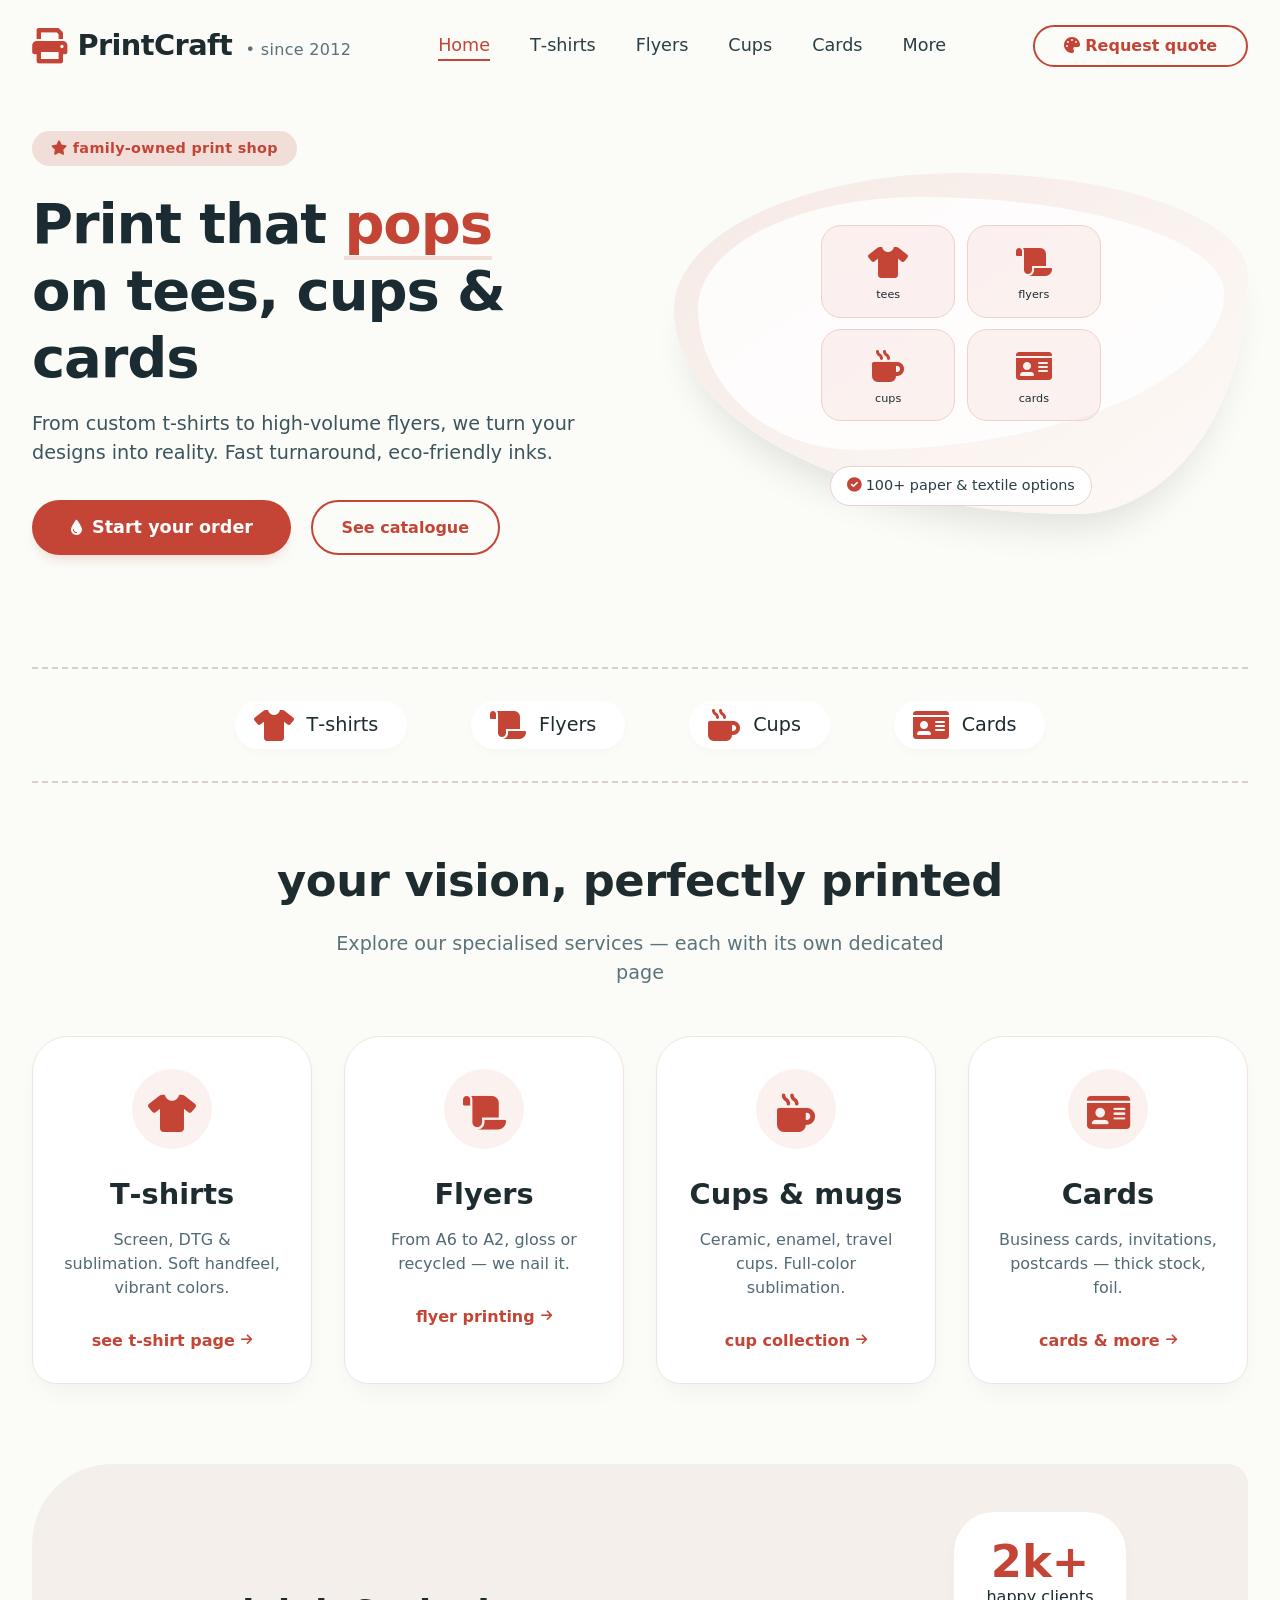
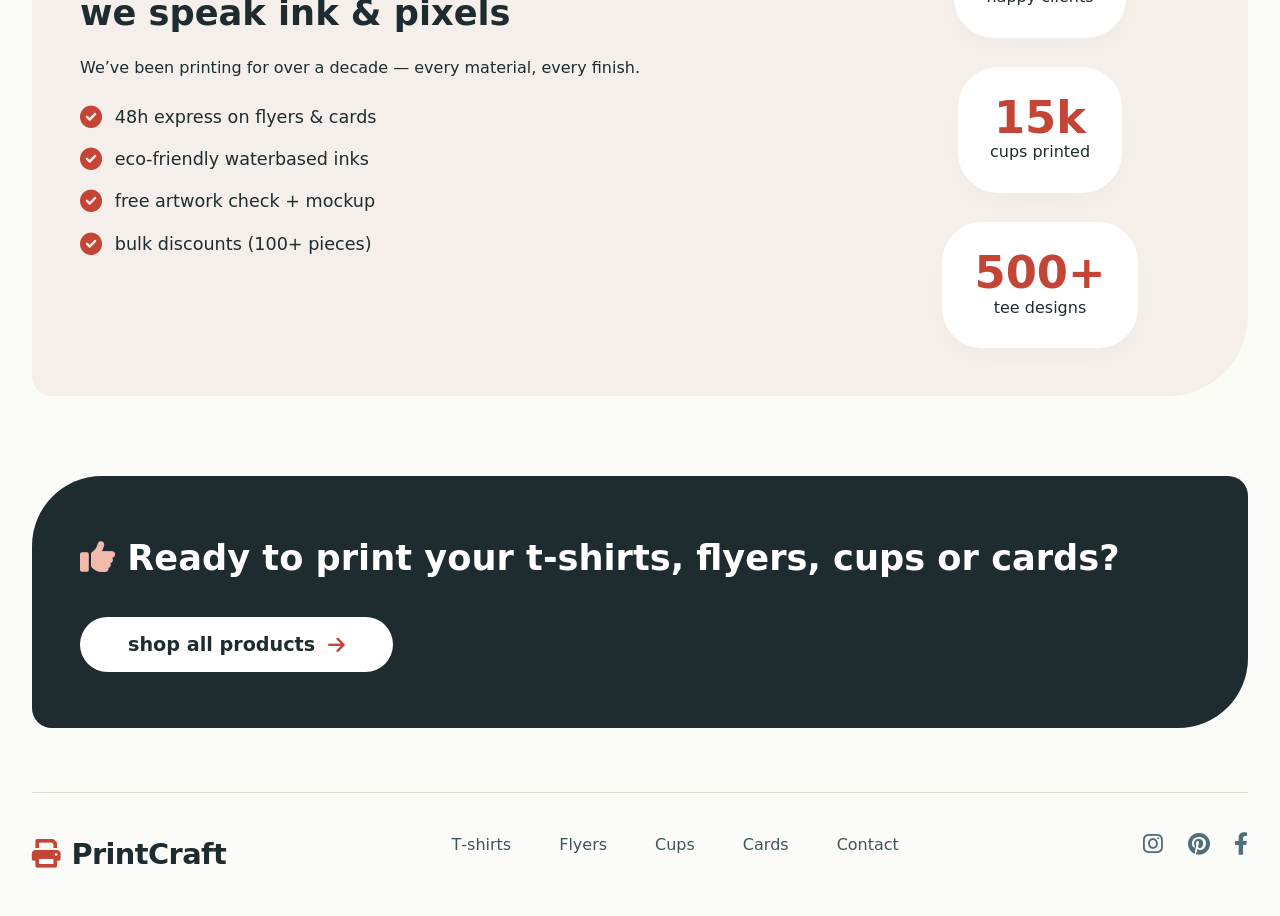
==== index.html @ c1d84511 "first commit" ====
<!DOCTYPE html>
<html lang="en">
<head>
  <meta charset="UTF-8">
  <meta name="viewport" content="width=device-width, initial-scale=1.0">
  <title>PrintCraft · instant printing</title>
  <!-- Font Awesome 6 (free) for icons -->
   <link rel="stylesheet" href="style.css">
  <link rel="stylesheet" href="https://cdnjs.cloudflare.com/ajax/libs/font-awesome/6.0.0-beta3/css/all.min.css">

</head>
<body>
  <div class="container">
    <!-- header -->
    <nav class="navbar">
      <div class="logo">
        <i class="fas fa-print"></i>
        <span>PrintCraft <small>• since 2012</small></span>
      </div>
      <ul class="nav-links">
        <li><a href="#" class="active">Home</a></li>
        <li><a href="#">T‑shirts</a></li>
        <li><a href="#">Flyers</a></li>
        <li><a href="#">Cups</a></li>
        <li><a href="#">Cards</a></li>
        <li><a href="#">More</a></li>
      </ul>
      <button class="btn-outline"><i class="fas fa-palette"></i> Request quote</button>
    </nav>

    <!-- hero section -->
    <div class="hero">
      <div class="hero-content">
        <span class="badge"><i class="fas fa-star"></i> family-owned print shop</span>
        <h1>Print that <i>pops</i> <br>on tees, cups & cards</h1>
        <p>From custom t‑shirts to high‑volume flyers, we turn your designs into reality. Fast turnaround, eco‑friendly inks.</p>
        <div class="hero-cta">
          <a href="#" class="btn-primary"><i class="fas fa-droplet"></i> Start your order</a>
          <button class="btn-outline">See catalogue</button>
        </div>
      </div>
      <div class="hero-image">
        <div class="print-mock">
          <div class="mock-grid">
            <div class="mock-item"><i class="fas fa-tshirt"></i><span>tees</span></div>
            <div class="mock-item"><i class="fas fa-scroll"></i><span>flyers</span></div>
            <div class="mock-item"><i class="fas fa-mug-hot"></i><span>cups</span></div>
            <div class="mock-item"><i class="fas fa-id-card"></i><span>cards</span></div>
          </div>
        </div>
        <div class="image-note">
          <i class="fas fa-check-circle" style="color:#c44536;"></i> 100+ paper & textile options
        </div>
      </div>
    </div>

    <!-- specialty tags -->
    <div class="specialties">
      <div class="specialty-item"><i class="fas fa-tshirt"></i> T‑shirts</div>
      <div class="specialty-item"><i class="fas fa-scroll"></i> Flyers</div>
      <div class="specialty-item"><i class="fas fa-mug-hot"></i> Cups</div>
      <div class="specialty-item"><i class="fas fa-id-card"></i> Cards</div>
    </div>

    <!-- services grid – preview of dedicated pages -->
    <div class="section-header">
      <h2>your vision, perfectly printed</h2>
      <p>Explore our specialised services — each with its own dedicated page</p>
    </div>

    <div class="services-grid">
      <!-- T-SHIRTS card -->
      <div class="service-card">
        <div class="service-icon"><i class="fas fa-tshirt"></i></div>
        <h3>T‑shirts</h3>
        <p>Screen, DTG & sublimation. Soft handfeel, vibrant colors.</p>
        <a href="#" class="card-link">see t‑shirt page <i class="fas fa-arrow-right"></i></a>
      </div>
      <!-- FLYERS card -->
      <div class="service-card">
        <div class="service-icon"><i class="fas fa-scroll"></i></div>
        <h3>Flyers</h3>
        <p>From A6 to A2, gloss or recycled — we nail it.</p>
        <a href="#" class="card-link">flyer printing <i class="fas fa-arrow-right"></i></a>
      </div>
      <!-- CUPS card -->
      <div class="service-card">
        <div class="service-icon"><i class="fas fa-mug-hot"></i></div>
        <h3>Cups & mugs</h3>
        <p>Ceramic, enamel, travel cups. Full‑color sublimation.</p>
        <a href="#" class="card-link">cup collection <i class="fas fa-arrow-right"></i></a>
      </div>
      <!-- CARDS card -->
      <div class="service-card">
        <div class="service-icon"><i class="fas fa-id-card"></i></div>
        <h3>Cards</h3>
        <p>Business cards, invitations, postcards — thick stock, foil.</p>
        <a href="#" class="card-link">cards & more <i class="fas fa-arrow-right"></i></a>
      </div>
    </div>

    <!-- feature / why us -->
    <div class="feature-row">
      <div class="feature-text">
        <h3>we speak ink & pixels</h3>
        <p>We’ve been printing for over a decade — every material, every finish.</p>
        <ul>
          <li><i class="fas fa-check-circle"></i> 48h express on flyers & cards</li>
          <li><i class="fas fa-check-circle"></i> eco‑friendly waterbased inks</li>
          <li><i class="fas fa-check-circle"></i> free artwork check + mockup</li>
          <li><i class="fas fa-check-circle"></i> bulk discounts (100+ pieces)</li>
        </ul>
      </div>
      <div class="feature-stats">
        <div class="stat">
          <div class="number">2k+</div>
          <div>happy clients</div>
        </div>
        <div class="stat">
          <div class="number">15k</div>
          <div>cups printed</div>
        </div>
        <div class="stat">
          <div class="number">500+</div>
          <div>tee designs</div>
        </div>
      </div>
    </div>

    <!-- strong call to action (dedicated pages link) -->
    <div class="cta-banner">
      <h2><i class="fas fa-thumbs-up"></i> Ready to print your t‑shirts, flyers, cups or cards?</h2>
      <button class="cta-button">shop all products <i class="fas fa-arrow-right"></i></button>
    </div>

    <!-- footer with dedicated page links -->
    <footer class="footer">
      <div class="logo">
        <i class="fas fa-print"></i>
        <span>PrintCraft</span>
      </div>
      <div class="footer-links">
        <a href="#">T‑shirts</a>
        <a href="#">Flyers</a>
        <a href="#">Cups</a>
        <a href="#">Cards</a>
        <a href="#">Contact</a>
      </div>
      <div class="social">
        <i class="fab fa-instagram"></i>
        <i class="fab fa-pinterest"></i>
        <i class="fab fa-facebook-f"></i>
      </div>
    </footer>
  </div> <!-- container end -->
  <!-- small note: all "dedicated pages" placeholders lead to # but show the concept -->
</body>
</html>
---- style.css ----
* {
      margin: 0;
      padding: 0;
      box-sizing: border-box;
      font-family: 'Inter', system-ui, -apple-system, BlinkMacSystemFont, 'Segoe UI', Roboto, sans-serif;
    }

    body {
      background-color: #fbfcf8;
      color: #1e2b2f;
      line-height: 1.5;
    }

    /* smooth scroll & container */
    html {
      scroll-behavior: smooth;
    }

    .container {
      max-width: 1280px;
      margin: 0 auto;
      padding: 0 2rem;
    }

    /* header / navigation */
    .navbar {
      display: flex;
      align-items: center;
      justify-content: space-between;
      padding: 1.5rem 0;
      flex-wrap: wrap;
      gap: 1.5rem;
    }

    .logo {
      display: flex;
      align-items: center;
      gap: 0.65rem;
    }

    .logo i {
      font-size: 2.2rem;
      color: #c44536;     /* terracotta accent */
    }

    .logo span {
      font-weight: 700;
      font-size: 1.8rem;
      letter-spacing: -0.02em;
      color: #1e2b2f;
    }

    .logo span small {
      font-weight: 400;
      font-size: 1rem;
      color: #5b6f7a;
      letter-spacing: 0.02em;
      margin-left: 0.25rem;
    }

    .nav-links {
      display: flex;
      gap: 2.5rem;
      list-style: none;
    }

    .nav-links a {
      text-decoration: none;
      font-weight: 500;
      color: #2a3e45;
      font-size: 1.1rem;
      transition: color 0.2s;
      border-bottom: 2px solid transparent;
      padding-bottom: 4px;
    }

    .nav-links a:hover,
    .nav-links a.active {
      color: #c44536;
      border-bottom-color: #c44536;
    }

    .btn-outline {
      border: 2px solid #c44536;
      background: transparent;
      padding: 0.6rem 1.8rem;
      border-radius: 40px;
      font-weight: 600;
      font-size: 1rem;
      color: #c44536;
      cursor: pointer;
      transition: 0.2s;
    }

    .btn-outline:hover {
      background: #c44536;
      color: white;
    }

    /* hero */
    .hero {
      display: flex;
      align-items: center;
      justify-content: space-between;
      gap: 3rem;
      padding: 2.5rem 0 4rem 0;
      flex-wrap: wrap;
    }

    .hero-content {
      flex: 1 1 380px;
    }

    .hero-content .badge {
      background: #f1ded9;
      color: #c44536;
      font-weight: 600;
      font-size: 0.9rem;
      padding: 0.4rem 1.2rem;
      border-radius: 30px;
      display: inline-block;
      margin-bottom: 1.5rem;
      letter-spacing: 0.3px;
    }

    .hero-content h1 {
      font-size: 3.5rem;
      font-weight: 800;
      line-height: 1.2;
      letter-spacing: -0.02em;
      color: #1a2c32;
      margin-bottom: 1.2rem;
    }

    .hero-content h1 i {
      color: #c44536;
      font-style: normal;
      border-bottom: 4px solid #f1ded9;
    }

    .hero-content p {
      font-size: 1.2rem;
      color: #3c545c;
      max-width: 550px;
      margin-bottom: 2rem;
    }

    .hero-cta {
      display: flex;
      gap: 1.2rem;
      flex-wrap: wrap;
    }

    .btn-primary {
      background: #c44536;
      border: none;
      color: white;
      font-weight: 600;
      padding: 0.9rem 2.4rem;
      border-radius: 40px;
      font-size: 1.1rem;
      display: inline-flex;
      align-items: center;
      gap: 0.6rem;
      cursor: pointer;
      transition: background 0.2s, transform 0.1s;
      box-shadow: 0 8px 14px -6px rgba(196, 69, 54, 0.25);
      text-decoration: none;
    }

    .btn-primary i {
      font-size: 1rem;
    }

    .btn-primary:hover {
      background: #a73527;
    }

    .hero-image {
      flex: 1 1 360px;
      background: linear-gradient(145deg, #f5e9e5, #fefaf7);
      border-radius: 50% 50% 30% 70% / 40% 30% 70% 60%;
      padding: 1.5rem 1.5rem 0 1.5rem;
      box-shadow: 0 30px 35px -15px rgba(0,0,0,0.1);
      text-align: center;
    }

    .hero-image img {
      max-width: 100%;
      height: auto;
      display: block;
      filter: drop-shadow(0 8px 14px rgba(0,0,0,0.05));
    }

    .hero-image .image-note {
      background: white;
      padding: 0.5rem 1rem;
      border-radius: 50px;
      display: inline-block;
      margin: 1rem 0 0.5rem;
      font-weight: 500;
      font-size: 0.9rem;
      color: #2a3e45;
      border: 1px solid #e6d3cd;
    }

    /* featured specialties (icons) */
    .specialties {
      display: flex;
      flex-wrap: wrap;
      justify-content: center;
      gap: 2.5rem 4rem;
      margin: 3rem 0 2rem;
      padding: 2rem 0;
      border-top: 2px dashed #d9cfc9;
      border-bottom: 2px dashed #d9cfc9;
    }

    .specialty-item {
      display: flex;
      align-items: center;
      gap: 0.8rem;
      font-size: 1.2rem;
      font-weight: 500;
      background: white;
      padding: 0.5rem 1.8rem 0.5rem 1.2rem;
      border-radius: 60px;
      box-shadow: 0 4px 8px rgba(0,0,0,0.02);
    }

    .specialty-item i {
      font-size: 2rem;
      color: #c44536;
    }

    /* services grid (dedicated pages teaser) */
    .section-header {
      text-align: center;
      margin: 4rem 0 2.5rem;
    }

    .section-header h2 {
      font-size: 2.8rem;
      font-weight: 700;
      color: #1e2b2f;
      letter-spacing: -0.01em;
    }

    .section-header p {
      font-size: 1.2rem;
      color: #5d737c;
      max-width: 650px;
      margin: 1rem auto 0;
    }

    .services-grid {
      display: grid;
      grid-template-columns: repeat(auto-fit, minmax(230px, 1fr));
      gap: 2rem;
      margin: 3rem 0 4rem;
    }

    .service-card {
      background: white;
      border-radius: 36px 36px 24px 24px;
      padding: 2rem 1.8rem 1.8rem;
      box-shadow: 0 12px 28px -10px rgba(0,0,0,0.06);
      transition: all 0.25s;
      border: 1px solid #f1e4df;
      text-align: center;
      cursor: default;
    }

    .service-card:hover {
      transform: translateY(-8px);
      box-shadow: 0 24px 36px -12px rgba(196, 69, 54, 0.15);
      border-color: #c4453630;
    }

    .service-icon {
      background: #fbf2ef;
      width: 80px;
      height: 80px;
      line-height: 90px;
      border-radius: 50%;
      margin: 0 auto 1.5rem;
      color: #c44536;
      font-size: 2.4rem;
      transition: 0.2s;
    }

    .service-card:hover .service-icon {
      background: #c44536;
      color: white;
    }

    .service-card h3 {
      font-size: 1.8rem;
      font-weight: 700;
      margin-bottom: 0.75rem;
      color: #1e2b2f;
    }

    .service-card p {
      color: #526a73;
      margin-bottom: 1.8rem;
      font-size: 1rem;
    }

    .card-link {
      text-decoration: none;
      font-weight: 600;
      color: #c44536;
      display: inline-flex;
      align-items: center;
      gap: 0.4rem;
      border-bottom: 1.5px solid transparent;
      transition: border 0.2s;
    }

    .card-link i {
      font-size: 0.8rem;
      transition: transform 0.2s;
    }

    .card-link:hover {
      border-bottom-color: #c44536;
    }

    .card-link:hover i {
      transform: translateX(4px);
    }

    /* featured promo (why choose us) */
    .feature-row {
      display: flex;
      gap: 3rem;
      align-items: center;
      margin: 5rem 0;
      flex-wrap: wrap;
      background: #f4efeb;
      border-radius: 80px 20px 80px 20px;
      padding: 3rem 3rem;
    }

    .feature-text {
      flex: 1 1 280px;
    }

    .feature-text h3 {
      font-size: 2.2rem;
      font-weight: 700;
      margin-bottom: 1rem;
    }

    .feature-text ul {
      list-style: none;
      margin-top: 1.5rem;
    }

    .feature-text li {
      margin-bottom: 1rem;
      display: flex;
      align-items: center;
      gap: 0.8rem;
      font-size: 1.1rem;
    }

    .feature-text i.fa-check-circle {
      color: #c44536;
      font-size: 1.4rem;
    }

    .feature-stats {
      flex: 0 1 320px;
      display: flex;
      flex-wrap: wrap;
      gap: 1.8rem;
      justify-content: center;
    }

    .stat {
      background: white;
      border-radius: 40px;
      padding: 1.8rem 2rem;
      min-width: 140px;
      text-align: center;
      box-shadow: 0 10px 20px rgba(0,0,0,0.02);
    }

    .stat .number {
      font-size: 2.8rem;
      font-weight: 800;
      color: #c44536;
      line-height: 1;
    }

    /* CTA banner */
    .cta-banner {
      background: #1e2b2f;
      color: white;
      border-radius: 70px 20px 70px 20px;
      padding: 3.5rem 3rem;
      display: flex;
      align-items: center;
      justify-content: space-between;
      flex-wrap: wrap;
      gap: 2rem;
      margin: 5rem 0 4rem;
    }

    .cta-banner h2 {
      font-size: 2.2rem;
      font-weight: 700;
    }

    .cta-banner h2 i {
      color: #f1b9ac;
    }

    .cta-button {
      background: white;
      border: none;
      padding: 1rem 3rem;
      border-radius: 60px;
      font-weight: 700;
      font-size: 1.2rem;
      color: #1e2b2f;
      display: inline-flex;
      align-items: center;
      gap: 0.8rem;
      transition: 0.2s;
      cursor: pointer;
    }

    .cta-button i {
      color: #c44536;
    }

    .cta-button:hover {
      background: #c44536;
      color: white;
    }

    .cta-button:hover i {
      color: white;
    }

    /* footer */
    .footer {
      border-top: 1px solid #ddd6d1;
      padding: 2.5rem 0;
      margin-top: 2rem;
      display: flex;
      justify-content: space-between;
      flex-wrap: wrap;
      gap: 2rem;
      color: #3d545c;
    }

    .footer .logo i {
      font-size: 1.8rem;
    }

    .footer-links {
      display: flex;
      gap: 3rem;
      flex-wrap: wrap;
    }

    .footer-links a {
      text-decoration: none;
      color: #3d545c;
      font-weight: 500;
    }

    .footer-links a:hover {
      color: #c44536;
    }

    .social i {
      font-size: 1.4rem;
      margin-left: 1.2rem;
      color: #516e7a;
      transition: color 0.2s;
    }

    .social i:hover {
      color: #c44536;
    }

    /* placeholder image style – pure css shape (representative) */
    .print-mock {
      background: #ffffffd6;
      border-radius: 42% 58% 70% 30% / 44% 38% 62% 56%;
      padding: 1.8rem 1rem;
    }

    .mock-grid {
      display: grid;
      grid-template-columns: 1fr 1fr;
      gap: 0.7rem;
      max-width: 280px;
      margin: 0 auto;
    }

    .mock-item {
      background: #c4453610;
      border-radius: 20px;
      padding: 0.8rem;
      font-size: 2rem;
      color: #c44536;
      border: 1px solid #f1d2c9;
    }

    .mock-item span {
      font-size: 0.7rem;
      display: block;
      color: #1e2b2f;
    }

    /* responsive */
    @media (max-width: 700px) {
      .navbar {
        flex-direction: column;
        align-items: flex-start;
      }
      .nav-links {
        flex-wrap: wrap;
        gap: 1.2rem;
      }
      .hero-content h1 {
        font-size: 2.6rem;
      }
      .section-header h2 {
        font-size: 2.2rem;
      }
      .feature-row {
        border-radius: 40px;
        padding: 2rem;
      }
      .cta-banner {
        flex-direction: column;
        text-align: center;
      }
    }
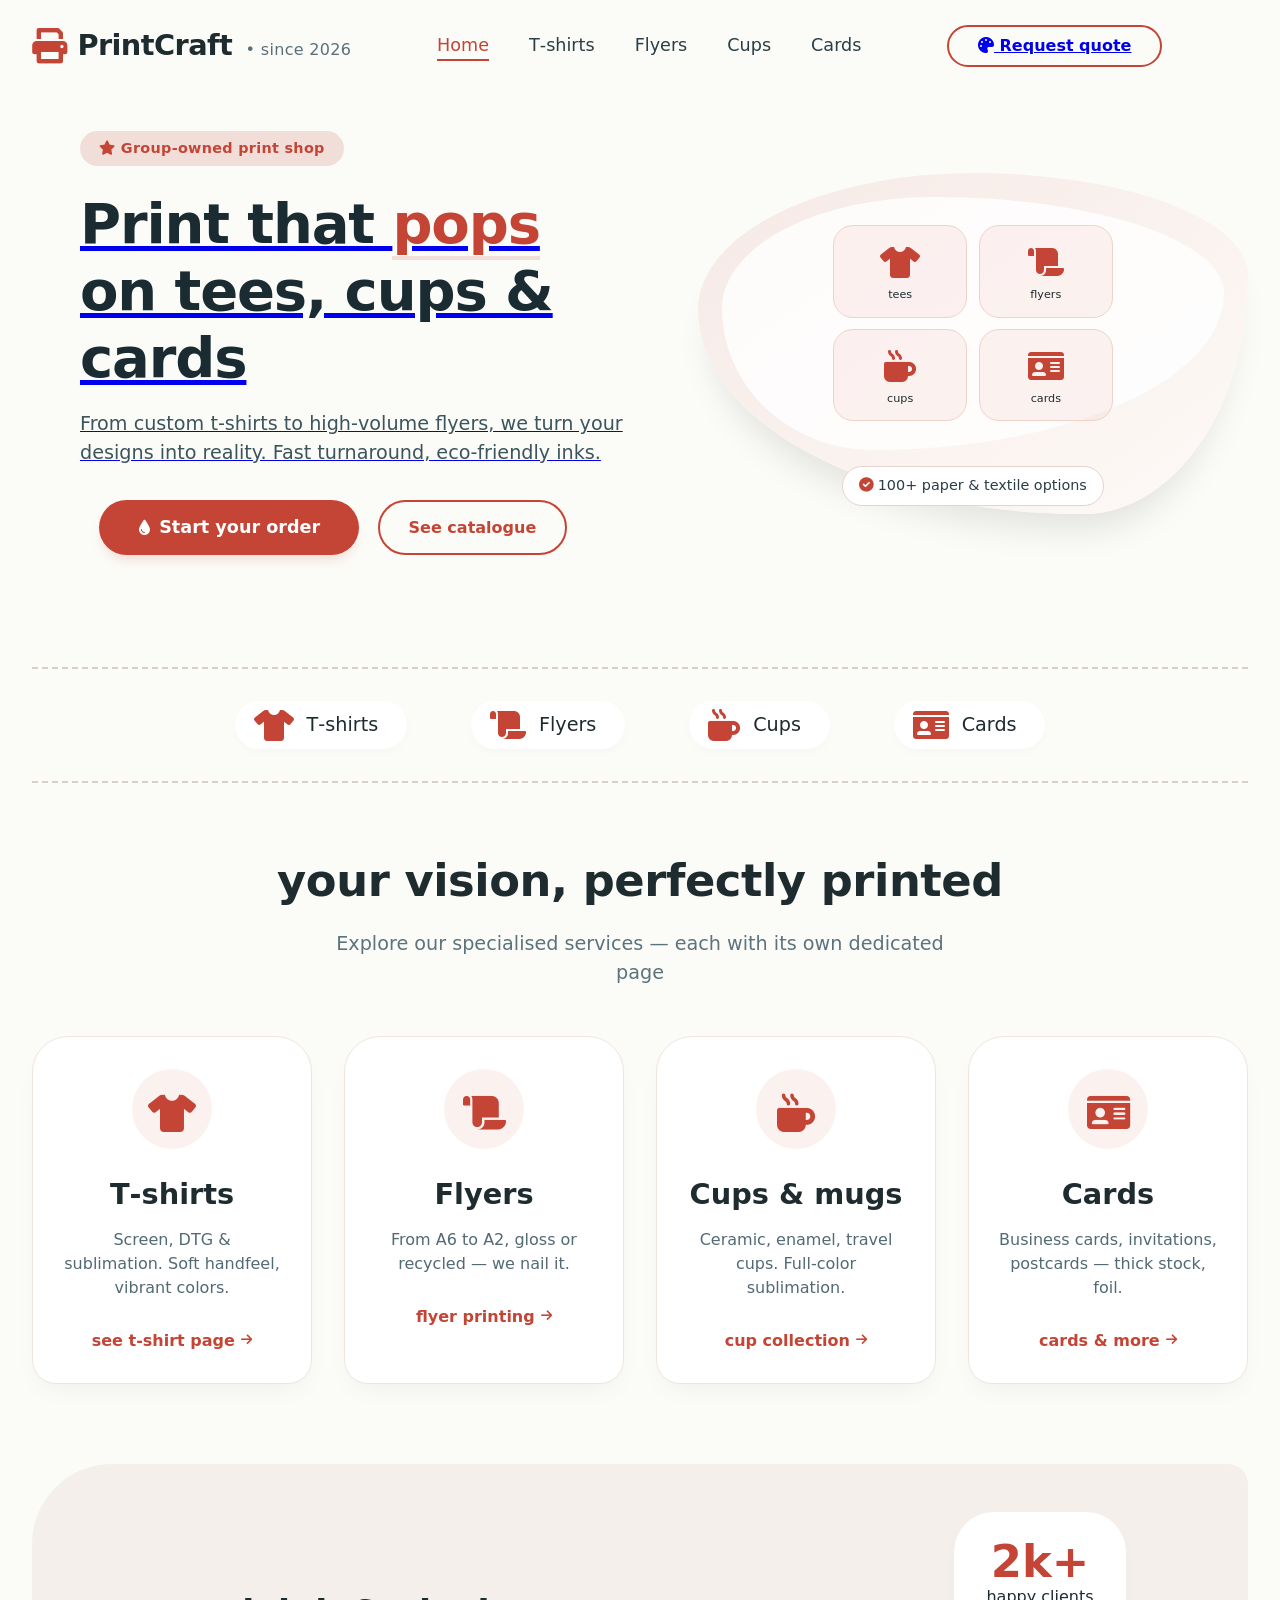
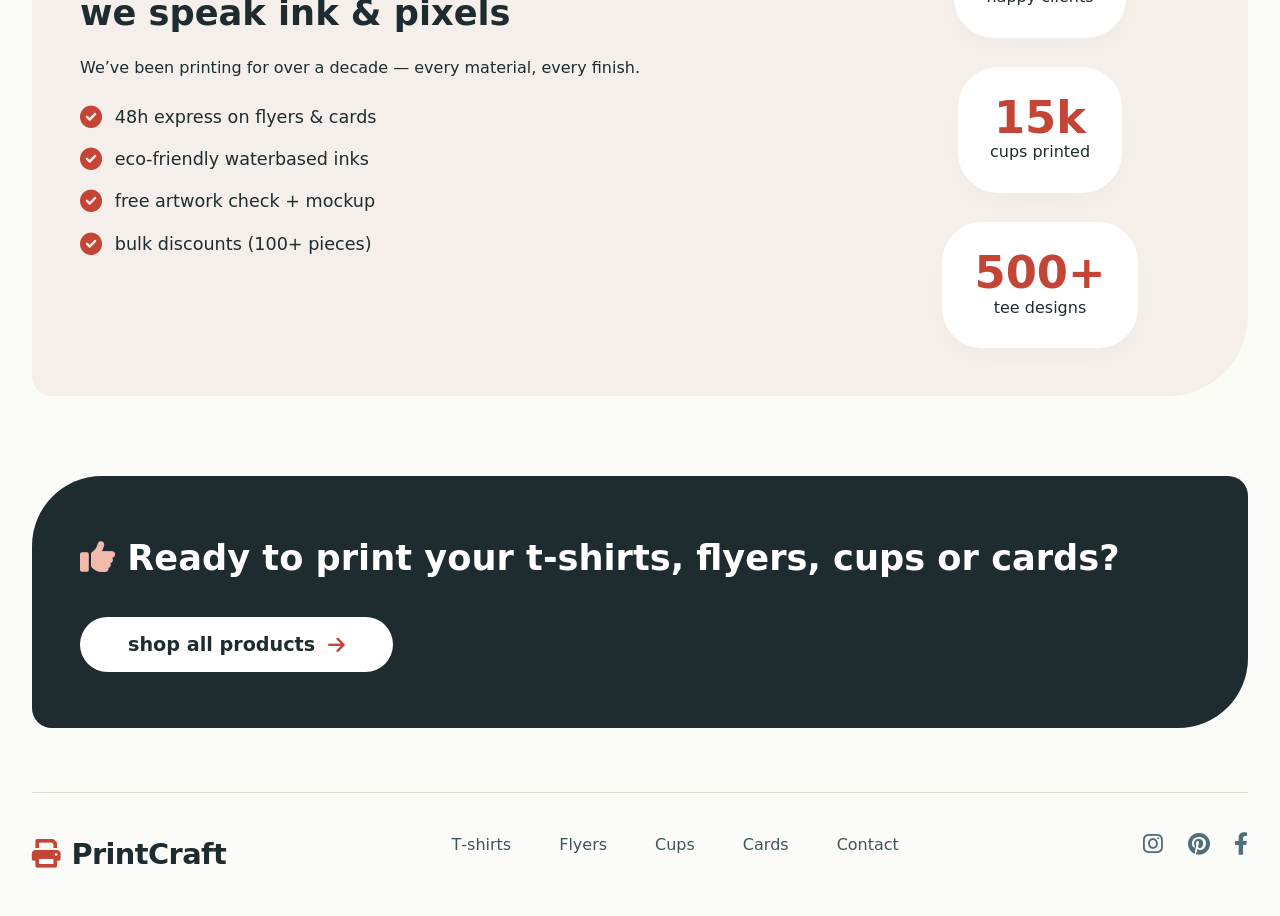
==== commit 294b5979: "Groupwork" ====
--- a/index.html
+++ b/index.html
@@ -6,6 +6,7 @@
   <title>PrintCraft · instant printing</title>
   <!-- Font Awesome 6 (free) for icons -->
    <link rel="stylesheet" href="style.css">
+   <link rel="stylesheet" href="pracrice.html">
   <link rel="stylesheet" href="https://cdnjs.cloudflare.com/ajax/libs/font-awesome/6.0.0-beta3/css/all.min.css">
 
 </head>
@@ -15,23 +16,23 @@
     <nav class="navbar">
       <div class="logo">
         <i class="fas fa-print"></i>
-        <span>PrintCraft <small>• since 2012</small></span>
+        <span>PrintCraft <small>• since 2026</small></span>
       </div>
       <ul class="nav-links">
         <li><a href="#" class="active">Home</a></li>
-        <li><a href="#">T‑shirts</a></li>
-        <li><a href="#">Flyers</a></li>
-        <li><a href="#">Cups</a></li>
-        <li><a href="#">Cards</a></li>
-        <li><a href="#">More</a></li>
+        <li><a href="/t-shirts.html">T‑shirts</a></li>
+        <li><a href="/flyers.html">Flyers</a></li>
+        <li><a href="/cups.html">Cups</a></li>
+        <li><a href="/cards.html">Cards</a></li>
       </ul>
-      <button class="btn-outline"><i class="fas fa-palette"></i> Request quote</button>
+      <button class="btn-outline"><a href="https://wa.me/07..."> <i class="fas fa-palette"></i> Request quote</button>
+
     </nav>
 
     <!-- hero section -->
     <div class="hero">
       <div class="hero-content">
-        <span class="badge"><i class="fas fa-star"></i> family-owned print shop</span>
+        <span class="badge"><i class="fas fa-star"></i> Group-owned print shop</span>
         <h1>Print that <i>pops</i> <br>on tees, cups & cards</h1>
         <p>From custom t‑shirts to high‑volume flyers, we turn your designs into reality. Fast turnaround, eco‑friendly inks.</p>
         <div class="hero-cta">
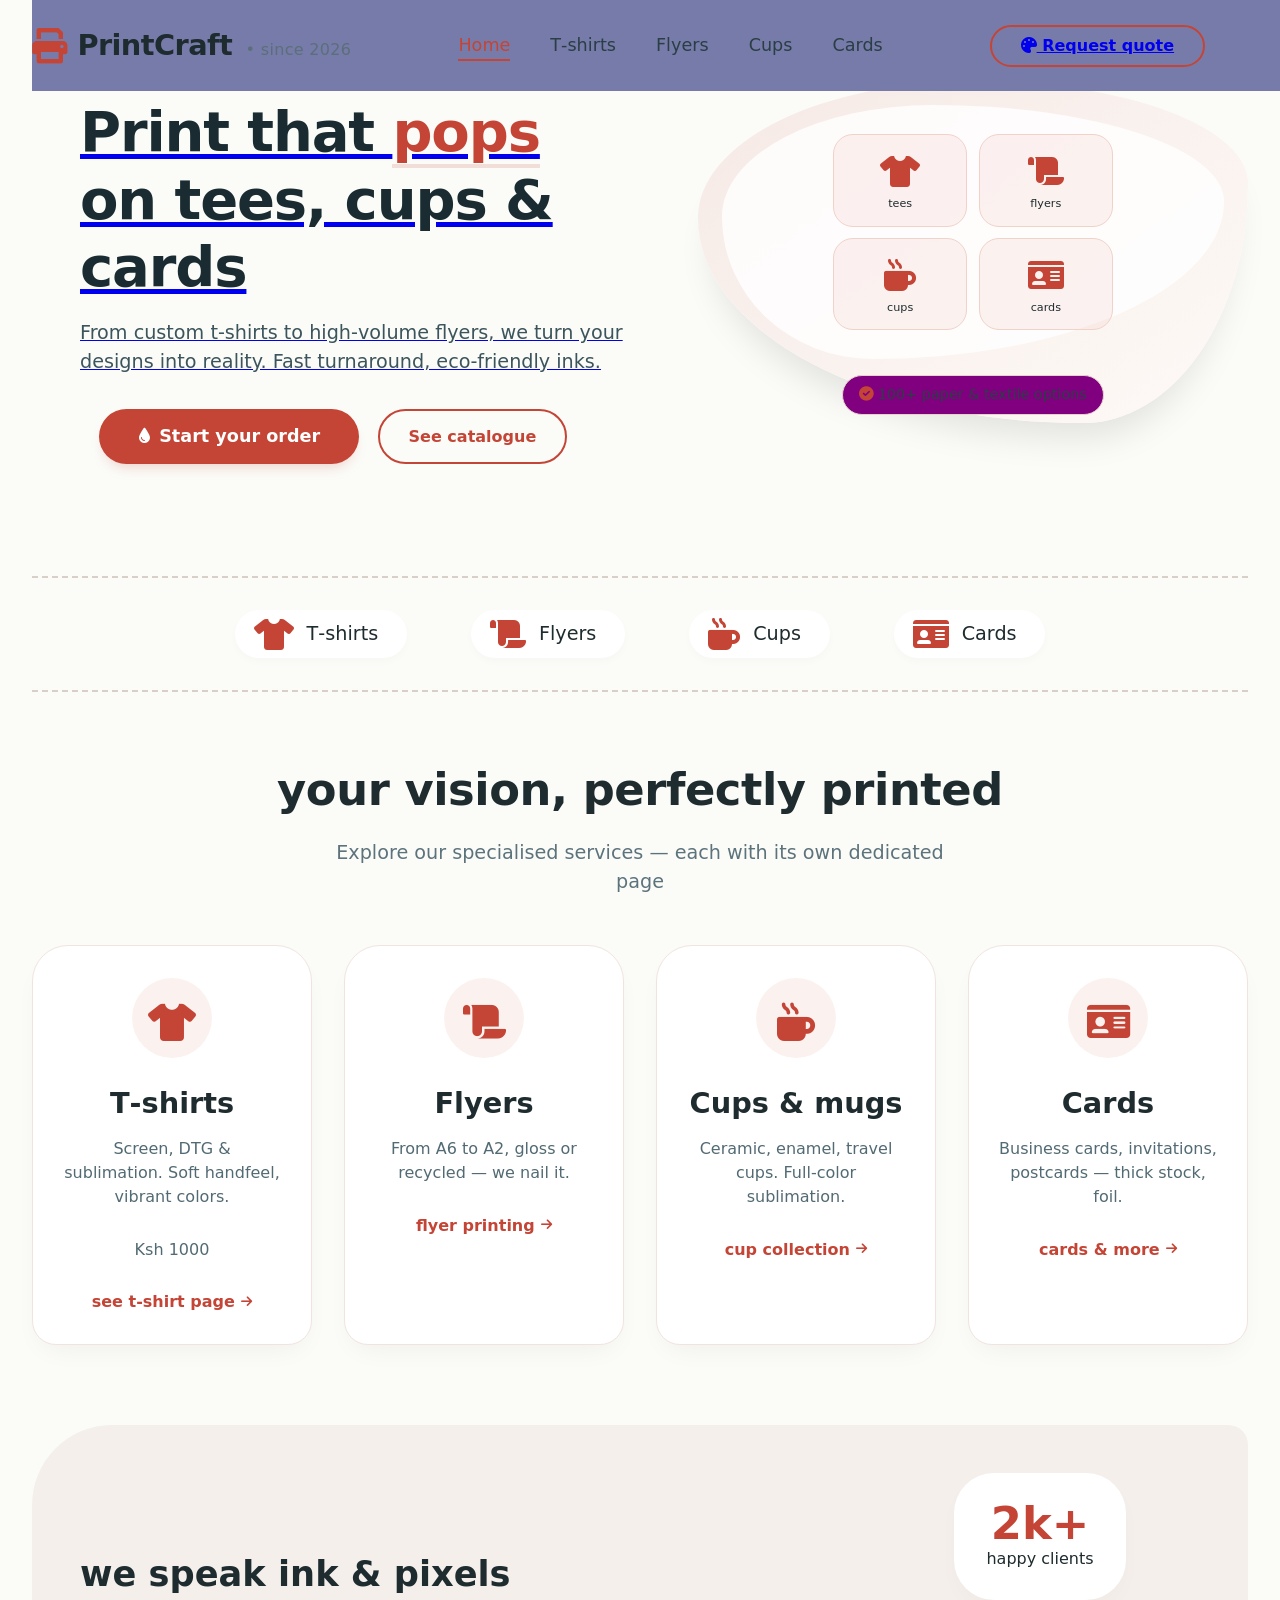
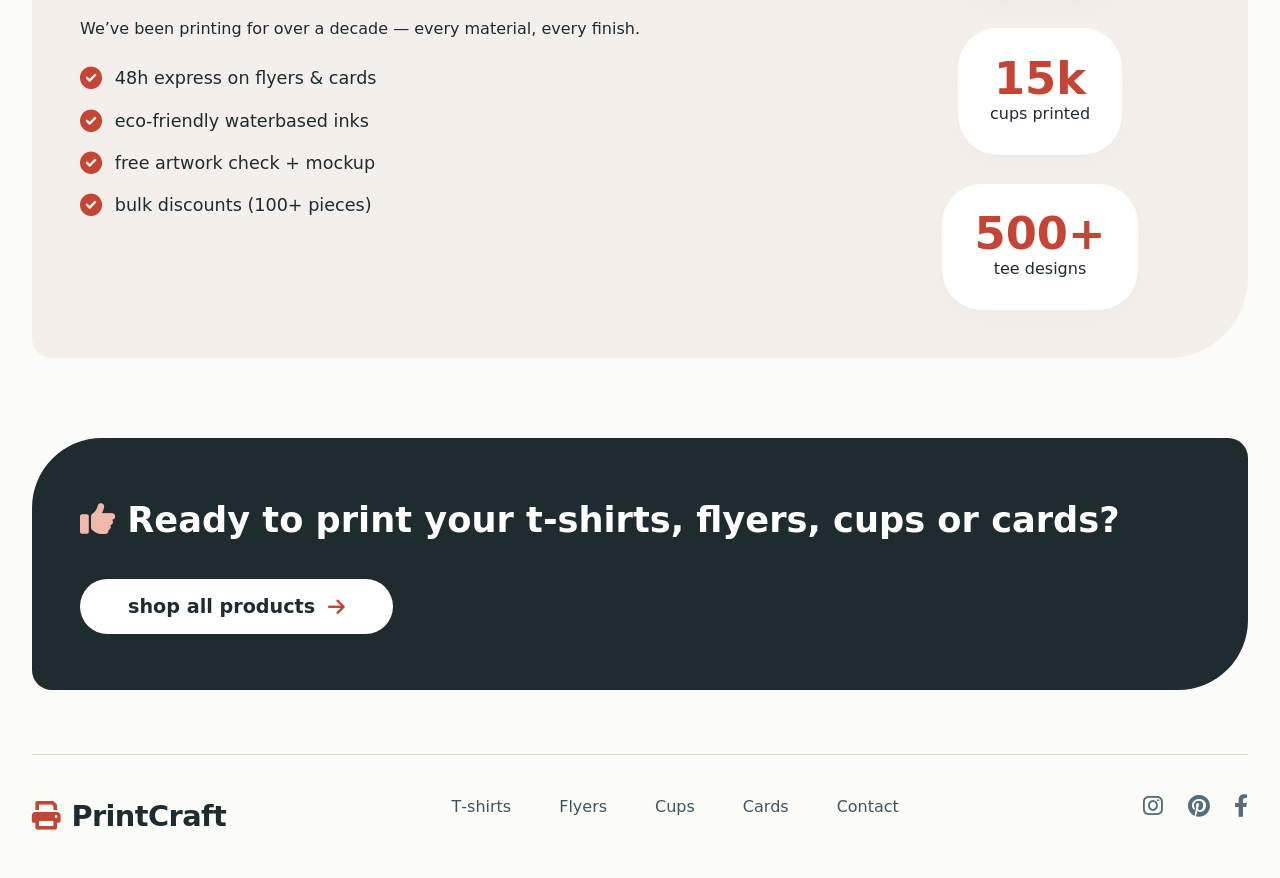
==== commit 2c01331c: "new files" ====
--- a/index.html
+++ b/index.html
@@ -75,6 +75,7 @@
         <div class="service-icon"><i class="fas fa-tshirt"></i></div>
         <h3>T‑shirts</h3>
         <p>Screen, DTG & sublimation. Soft handfeel, vibrant colors.</p>
+        <p>Ksh 1000</p>
         <a href="#" class="card-link">see t‑shirt page <i class="fas fa-arrow-right"></i></a>
       </div>
       <!-- FLYERS card -->
--- a/style.css
+++ b/style.css
@@ -27,6 +27,11 @@
       display: flex;
       align-items: center;
       justify-content: space-between;
+      width: 100%;
+      position: fixed;
+      background-color: #777ba9;
+      top: 0;
+      z-index: 100;
       padding: 1.5rem 0;
       flex-wrap: wrap;
       gap: 1.5rem;
@@ -193,7 +198,7 @@
     }
 
     .hero-image .image-note {
-      background: white;
+      background:purple;
       padding: 0.5rem 1rem;
       border-radius: 50px;
       display: inline-block;
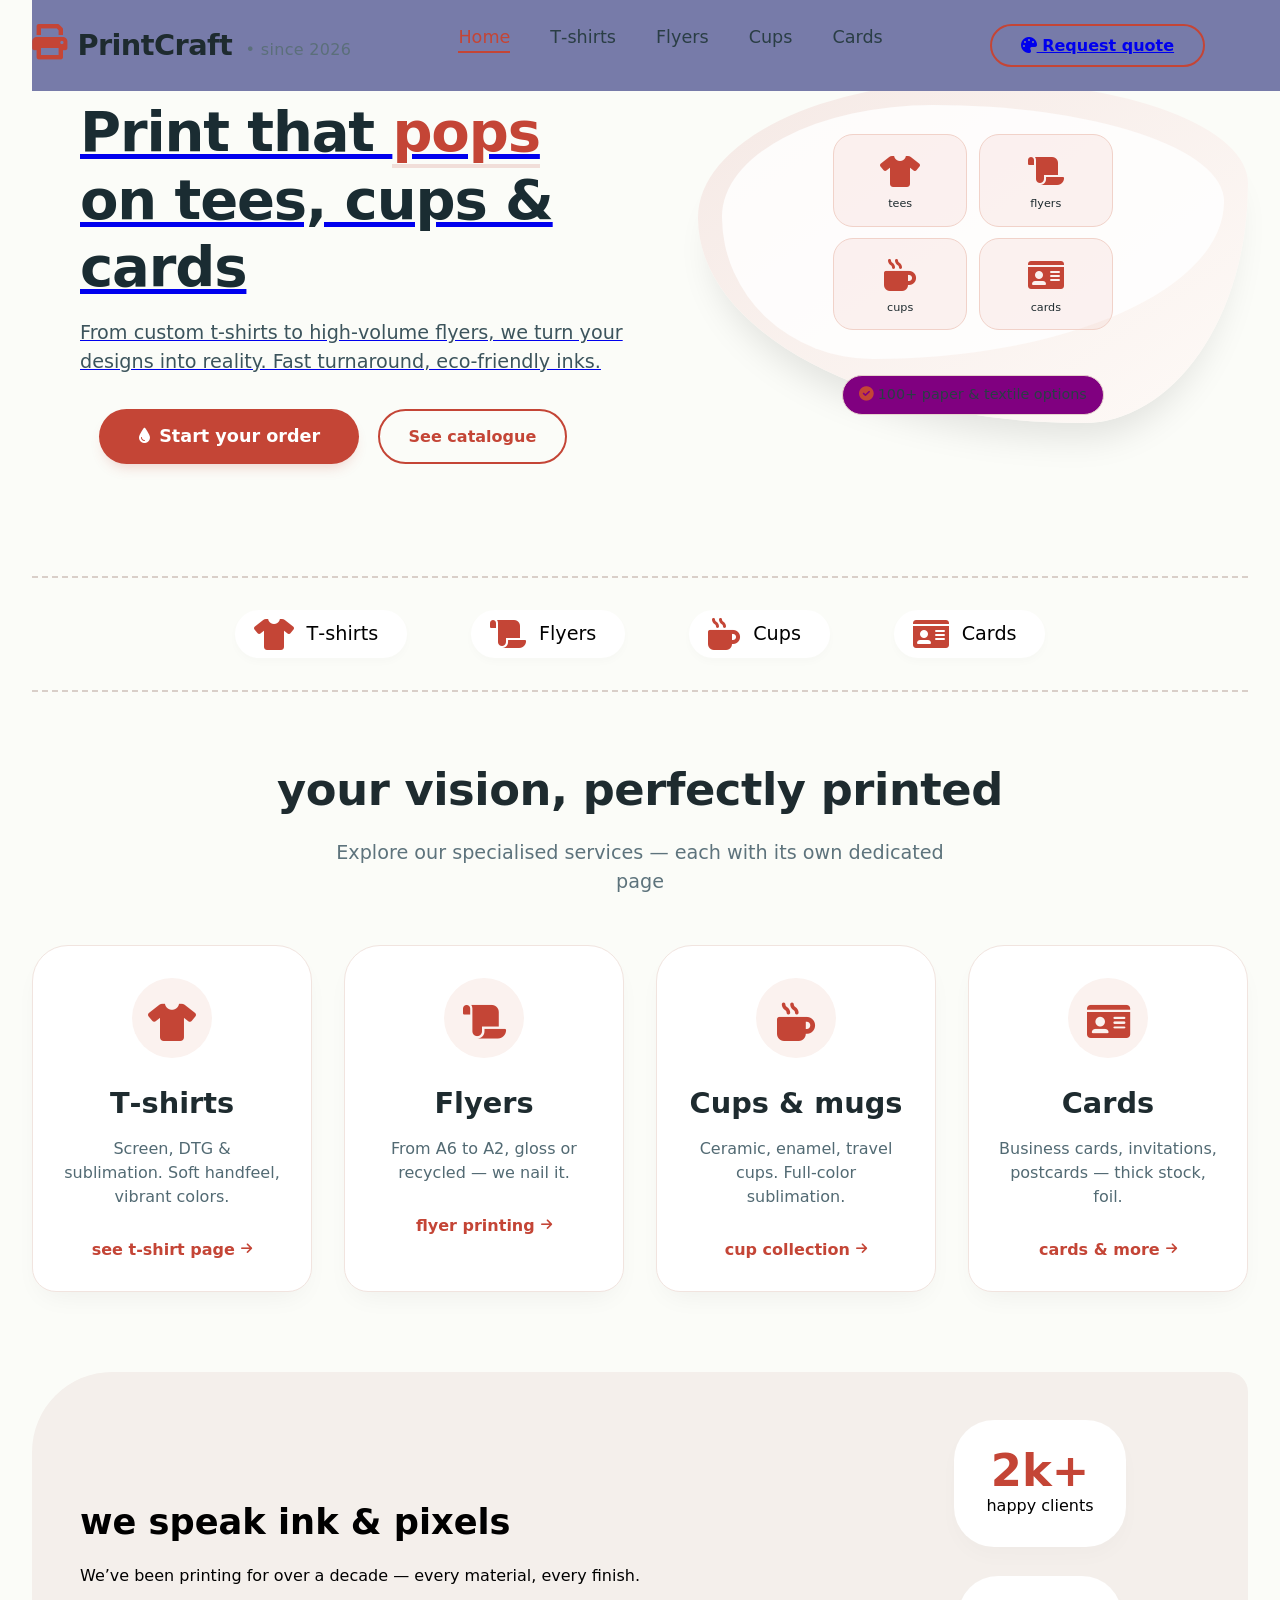
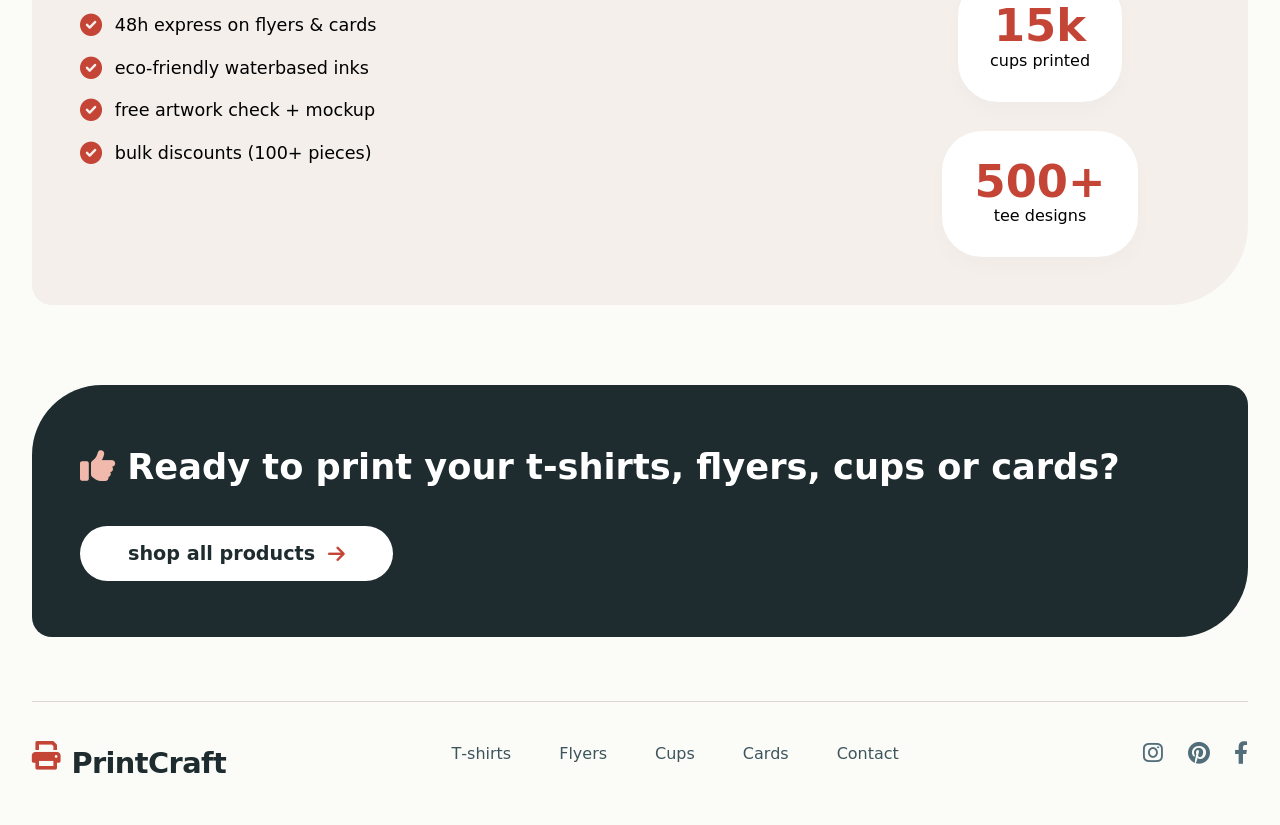
==== commit 974b6cc1: "t-shirt" ====
--- a/index.html
+++ b/index.html
@@ -3,10 +3,9 @@
 <head>
   <meta charset="UTF-8">
   <meta name="viewport" content="width=device-width, initial-scale=1.0">
-  <title>PrintCraft · instant printing</title>
+  <title>PrintCraft · Instant printing</title>
   <!-- Font Awesome 6 (free) for icons -->
    <link rel="stylesheet" href="style.css">
-   <link rel="stylesheet" href="pracrice.html">
   <link rel="stylesheet" href="https://cdnjs.cloudflare.com/ajax/libs/font-awesome/6.0.0-beta3/css/all.min.css">
 
 </head>
@@ -75,8 +74,7 @@
         <div class="service-icon"><i class="fas fa-tshirt"></i></div>
         <h3>T‑shirts</h3>
         <p>Screen, DTG & sublimation. Soft handfeel, vibrant colors.</p>
-        <p>Ksh 1000</p>
-        <a href="#" class="card-link">see t‑shirt page <i class="fas fa-arrow-right"></i></a>
+        <a href="t-shirts.html" class="card-link">see t‑shirt page <i class="fas fa-arrow-right"></i></a>
       </div>
       <!-- FLYERS card -->
       <div class="service-card">
--- a/style.css
+++ b/style.css
@@ -6,8 +6,9 @@
     }
 
     body {
+      font-family: Arial, Helvetica, sans-serif;
       background-color: #fbfcf8;
-      color: #1e2b2f;
+      color: black;
       line-height: 1.5;
     }
 
@@ -18,14 +19,15 @@
 
     .container {
       max-width: 1280px;
-      margin: 0 auto;
+      margin: 0;
       padding: 0 2rem;
+
     }
 
     /* header / navigation */
     .navbar {
       display: flex;
-      align-items: center;
+      align-items: left;
       justify-content: space-between;
       width: 100%;
       position: fixed;
@@ -39,7 +41,7 @@
 
     .logo {
       display: flex;
-      align-items: center;
+      align-items: left;
       gap: 0.65rem;
     }
 
@@ -159,7 +161,7 @@
     .btn-primary {
       background: #c44536;
       border: none;
-      color: white;
+       color: white;
       font-weight: 600;
       padding: 0.9rem 2.4rem;
       border-radius: 40px;
@@ -548,4 +550,13 @@
         flex-direction: column;
         text-align: center;
       }
+    .service-card{
+      display: flex;
+      color: #a73527;
+    }
+     .product{
+      color: #a73527;
+      display: grid;
+     }
+
     }
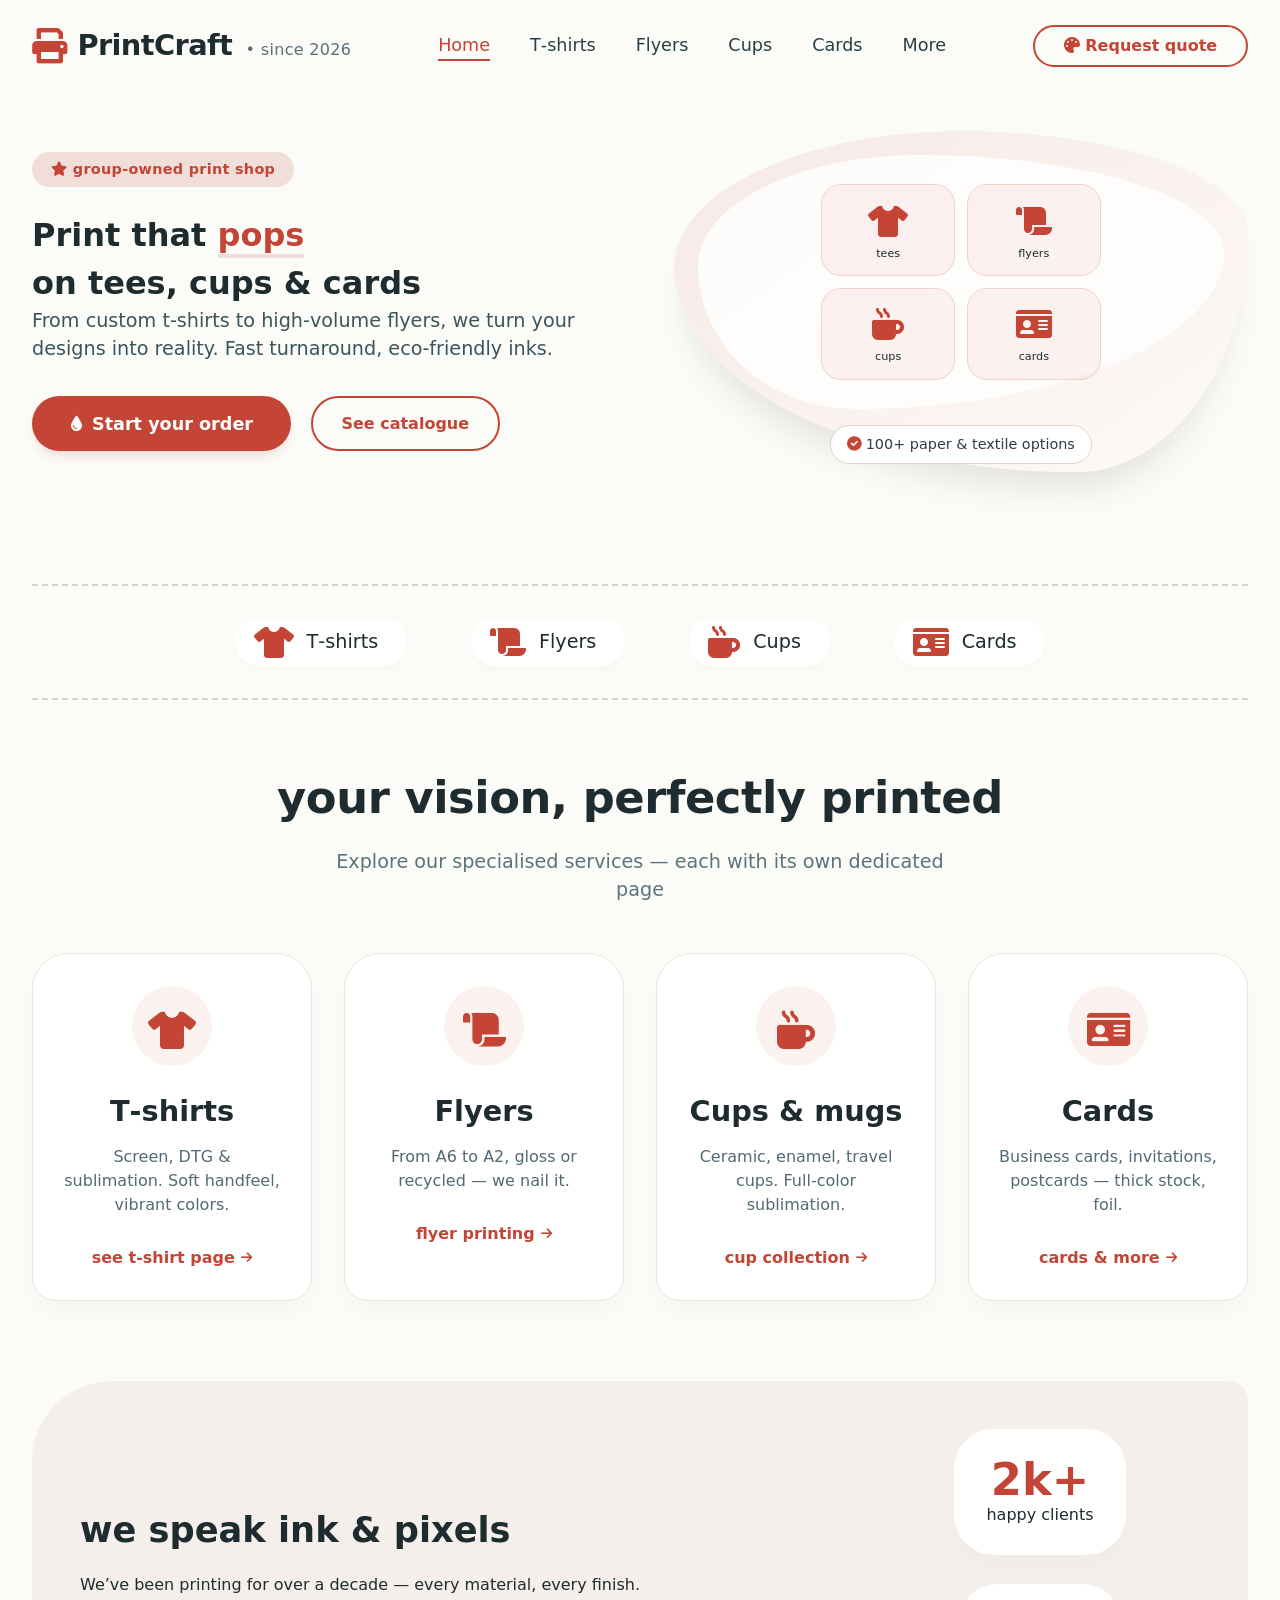
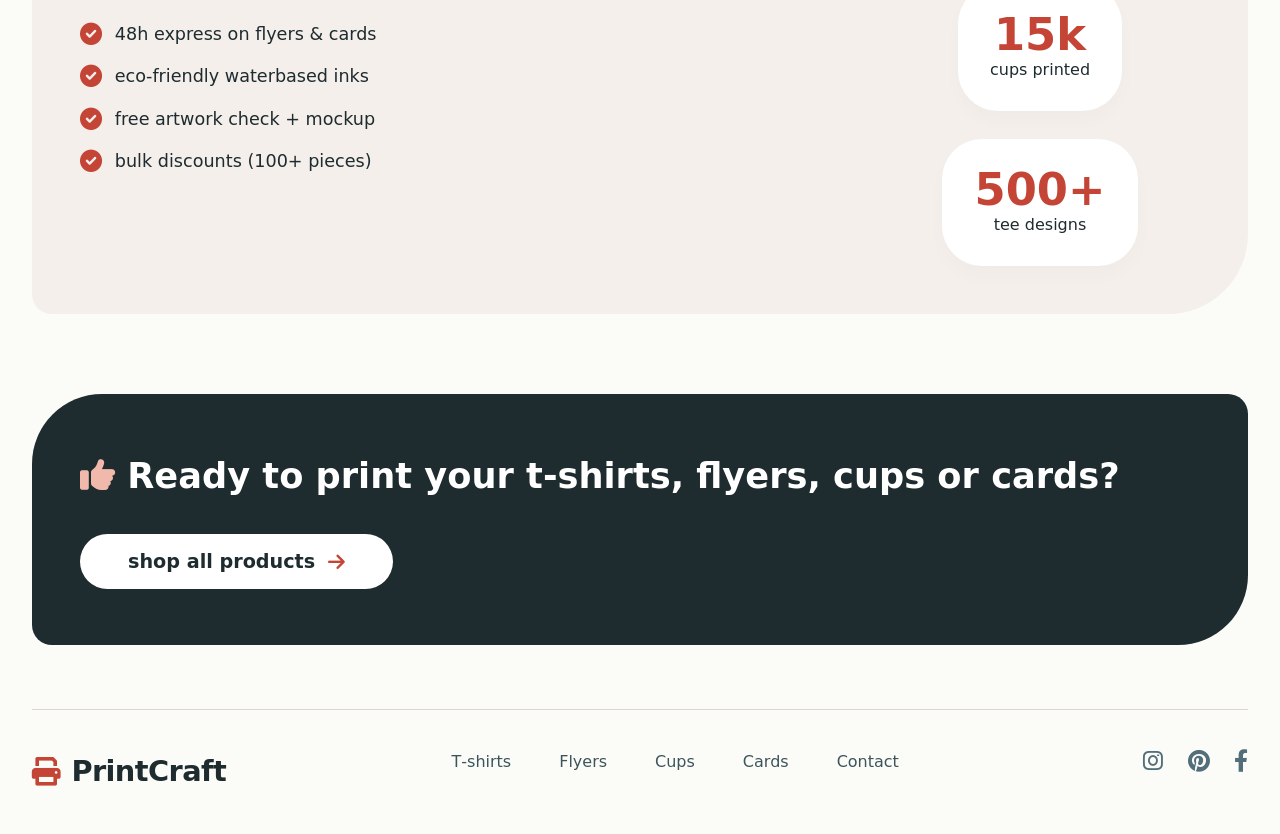
==== commit 72a50a6a: "css fixes" ====
--- a/index.html
+++ b/index.html
@@ -7,7 +7,6 @@
   <!-- Font Awesome 6 (free) for icons -->
    <link rel="stylesheet" href="style.css">
   <link rel="stylesheet" href="https://cdnjs.cloudflare.com/ajax/libs/font-awesome/6.0.0-beta3/css/all.min.css">
-
 </head>
 <body>
   <div class="container">
@@ -18,20 +17,20 @@
         <span>PrintCraft <small>• since 2026</small></span>
       </div>
       <ul class="nav-links">
-        <li><a href="#" class="active">Home</a></li>
-        <li><a href="/t-shirts.html">T‑shirts</a></li>
-        <li><a href="/flyers.html">Flyers</a></li>
-        <li><a href="/cups.html">Cups</a></li>
-        <li><a href="/cards.html">Cards</a></li>
+        <li><a href="index.html" class="active">Home</a></li>
+        <li><a href="t-shirts.html">T‑shirts</a></li>
+        <li><a href="flyers.html">Flyers</a></li>
+        <li><a href="cups.html">Cups</a></li>
+        <li><a href="cards.html">Cards</a></li>
+        <li><a href="#">More</a></li>
       </ul>
-      <button class="btn-outline"><a href="https://wa.me/07..."> <i class="fas fa-palette"></i> Request quote</button>
-
+      <button class="btn-outline"><i class="fas fa-palette"></i> Request quote</button>
     </nav>
 
     <!-- hero section -->
     <div class="hero">
       <div class="hero-content">
-        <span class="badge"><i class="fas fa-star"></i> Group-owned print shop</span>
+        <span class="badge"><i class="fas fa-star"></i> group-owned print shop</span>
         <h1>Print that <i>pops</i> <br>on tees, cups & cards</h1>
         <p>From custom t‑shirts to high‑volume flyers, we turn your designs into reality. Fast turnaround, eco‑friendly inks.</p>
         <div class="hero-cta">
@@ -74,7 +73,7 @@
         <div class="service-icon"><i class="fas fa-tshirt"></i></div>
         <h3>T‑shirts</h3>
         <p>Screen, DTG & sublimation. Soft handfeel, vibrant colors.</p>
-        <a href="t-shirts.html" class="card-link">see t‑shirt page <i class="fas fa-arrow-right"></i></a>
+        <a href="#" class="card-link">see t‑shirt page <i class="fas fa-arrow-right"></i></a>
       </div>
       <!-- FLYERS card -->
       <div class="service-card">
--- a/style.css
+++ b/style.css
@@ -1,4 +1,4 @@
-    * {
+   * {
       margin: 0;
       padding: 0;
       box-sizing: border-box;
@@ -6,9 +6,8 @@
     }
 
     body {
-      font-family: Arial, Helvetica, sans-serif;
       background-color: #fbfcf8;
-      color: black;
+      color: #1e2b2f;
       line-height: 1.5;
     }
 
@@ -19,21 +18,15 @@
 
     .container {
       max-width: 1280px;
-      margin: 0;
+      margin: 0 auto;
       padding: 0 2rem;
-
     }
 
     /* header / navigation */
     .navbar {
       display: flex;
-      align-items: left;
+      align-items: center;
       justify-content: space-between;
-      width: 100%;
-      position: fixed;
-      background-color: #777ba9;
-      top: 0;
-      z-index: 100;
       padding: 1.5rem 0;
       flex-wrap: wrap;
       gap: 1.5rem;
@@ -41,7 +34,7 @@
 
     .logo {
       display: flex;
-      align-items: left;
+      align-items: center;
       gap: 0.65rem;
     }
 
@@ -129,6 +122,7 @@
       margin-bottom: 1.5rem;
       letter-spacing: 0.3px;
     }
+    .
 
     .hero-content h1 {
       font-size: 3.5rem;
@@ -161,7 +155,7 @@
     .btn-primary {
       background: #c44536;
       border: none;
-       color: white;
+      color: white;
       font-weight: 600;
       padding: 0.9rem 2.4rem;
       border-radius: 40px;
@@ -200,7 +194,7 @@
     }
 
     .hero-image .image-note {
-      background:purple;
+      background: white;
       padding: 0.5rem 1rem;
       border-radius: 50px;
       display: inline-block;
@@ -338,7 +332,89 @@
       transform: translateX(4px);
     }
 
-    /* featured promo (why choose us) */
+    /* Styles for the t-shirts things  */
+.page-title {
+    text-align: center;
+    font-size: 2.8rem;
+    font-weight: 800;
+    color: #1e2b2f;
+    margin: 2rem 0 2.5rem;
+    letter-spacing: -0.02em;
+}
+
+.products-grid {
+    display: grid;
+    grid-template-columns: repeat(auto-fit, minmax(260px, 1fr));
+    gap: 2rem;
+    max-width: 1280px;
+    margin: 0 auto;
+    padding: 0 2rem 4rem;
+}
+
+/* Reusing the cards */
+.products-grid .service-card {
+    padding: 1.5rem 1.5rem 2rem;
+    cursor: pointer;
+}
+
+.products-grid .service-card img {
+    width: 100%;
+    height: 240px;
+    object-fit: cover;
+    border-radius: 24px;
+    margin-bottom: 1.2rem;
+    background: #f5f0ed;
+    border: 1px solid #f1e4df;
+    transition: transform 0.3s ease;
+}
+
+.products-grid .service-card:hover img {
+    transform: scale(1.02);
+}
+
+.products-grid .service-card h3 {
+    font-size: 1.4rem;
+    margin-bottom: 0.5rem;
+}
+
+.products-grid .service-card p {
+    color: #526a73;
+    margin-bottom: 0.8rem;
+    font-size: 1rem;
+}
+
+.products-grid .service-card p:last-of-type {
+    font-size: 1.6rem;
+    font-weight: 800;
+    color: #c44536;
+    margin: 0.5rem 0 1.2rem;
+    background: #fdf3f0;
+    padding: 0.2rem 1.2rem;
+    border-radius: 30px;
+    display: inline-block;
+}
+
+.products-grid .service-card button {
+    background: #c44536;
+    color: white;
+    border: none;
+    padding: 0.8rem 2rem;
+    border-radius: 40px;
+    font-weight: 600;
+    font-size: 1rem;
+    cursor: pointer;
+    transition: all 0.2s ease;
+    box-shadow: 0 6px 12px -4px rgba(196, 69, 54, 0.3);
+    width: 100%;
+    max-width: 180px;
+}
+
+.products-grid .service-card button:hover {
+    background: #a73527;
+    transform: translateY(-2px);
+    box-shadow: 0 10px 20px -6px rgba(196, 69, 54, 0.5);
+}
+    /* featured promo  */
     .feature-row {
       display: flex;
       gap: 3rem;
@@ -496,7 +572,7 @@
       color: #c44536;
     }
 
-    /* placeholder image style – pure css shape (representative) */
+    /* placeholder image style */
     .print-mock {
       background: #ffffffd6;
       border-radius: 42% 58% 70% 30% / 44% 38% 62% 56%;
@@ -550,13 +626,6 @@
         flex-direction: column;
         text-align: center;
       }
-    .service-card{
-      display: flex;
-      color: #a73527;
-    }
-     .product{
-      color: #a73527;
-      display: grid;
-     }
-
-    }+      
+    }
+    
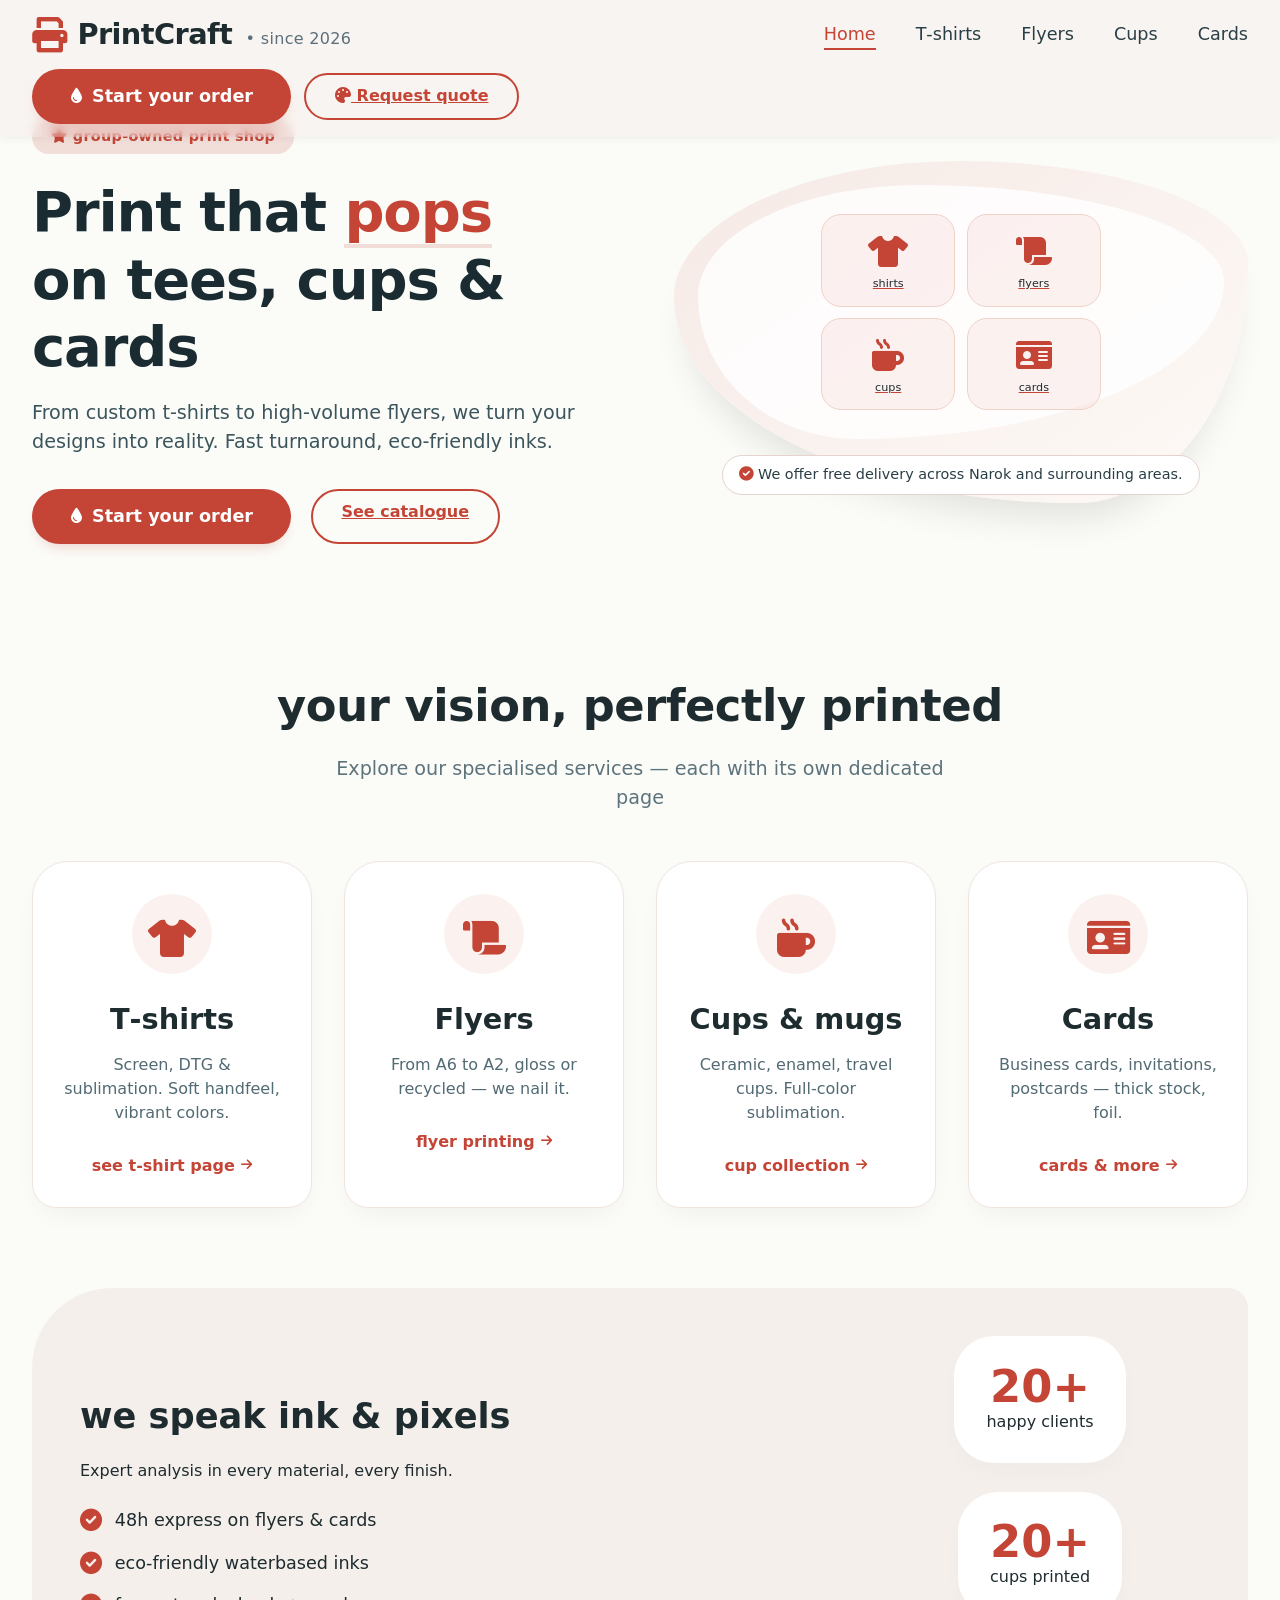
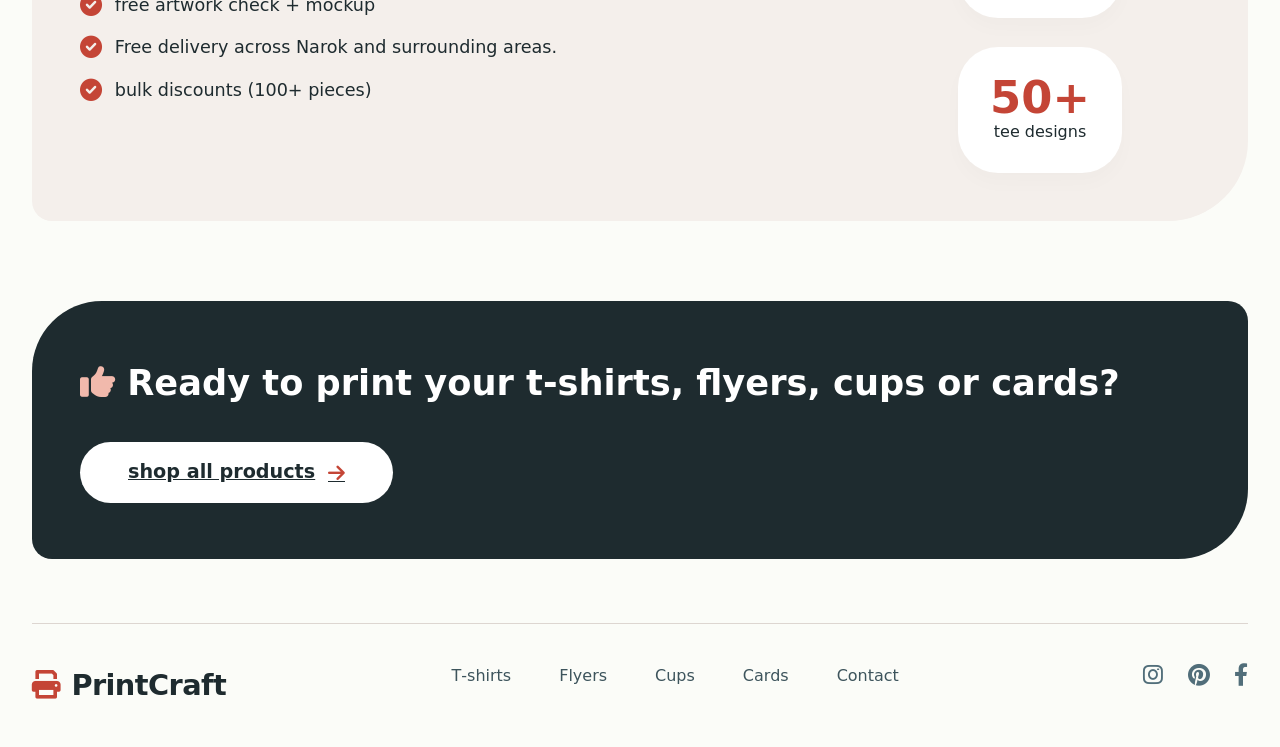
==== commit 9f2921cb: "Final Index.html" ====
--- a/index.html
+++ b/index.html
@@ -4,27 +4,43 @@
   <meta charset="UTF-8">
   <meta name="viewport" content="width=device-width, initial-scale=1.0">
   <title>PrintCraft · Instant printing</title>
-  <!-- Font Awesome 6 (free) for icons -->
+
    <link rel="stylesheet" href="style.css">
   <link rel="stylesheet" href="https://cdnjs.cloudflare.com/ajax/libs/font-awesome/6.0.0-beta3/css/all.min.css">
 </head>
 <body>
   <div class="container">
-    <!-- header -->
+
     <nav class="navbar">
       <div class="logo">
         <i class="fas fa-print"></i>
         <span>PrintCraft <small>• since 2026</small></span>
       </div>
+      
+      <!-- Hidden checkbox for mobile menu -->
+      <input type="checkbox" id="menuToggle" class="menu-toggle-checkbox">
+      
+      <!-- Menu icon (label for checkbox) -->
+      <label for="menuToggle" class="menu-icon">
+        <i class="fas fa-bars"></i>
+      </label>
+      
       <ul class="nav-links">
         <li><a href="index.html" class="active">Home</a></li>
         <li><a href="t-shirts.html">T‑shirts</a></li>
         <li><a href="flyers.html">Flyers</a></li>
         <li><a href="cups.html">Cups</a></li>
         <li><a href="cards.html">Cards</a></li>
-        <li><a href="#">More</a></li>
+        <!-- Mobile buttons -->
+        <li class="mobile-only"><a href="t-shirts.html" class="btn-primary mobile-btn"><i class="fas fa-droplet"></i> Start your order</a></li>
+        <li class="mobile-only"><a href="https://wa.me/0116318338?text=Hello%2C%20I'd%20like%20to%20request%20a%20quote%20for%20printing%20services" class="btn-outline mobile-btn" target="_blank"><i class="fas fa-palette"></i> Request quote</a></li>
       </ul>
-      <button class="btn-outline"><i class="fas fa-palette"></i> Request quote</button>
+      
+      <!-- Desktop buttons -->
+      <div class="desktop-buttons">
+        <a href="t-shirts.html" class="btn-primary"><i class="fas fa-droplet"></i> Start your order</a>
+        <a href="https://wa.me/0116318338?text=Hello%2C%20I'd%20like%20to%20request%20a%20quote%20for%20printing%20services" class="btn-outline" target="_blank"><i class="fas fa-palette"></i> Request quote</a>
+      </div>
     </nav>
 
     <!-- hero section -->
@@ -34,34 +50,27 @@
         <h1>Print that <i>pops</i> <br>on tees, cups & cards</h1>
         <p>From custom t‑shirts to high‑volume flyers, we turn your designs into reality. Fast turnaround, eco‑friendly inks.</p>
         <div class="hero-cta">
-          <a href="#" class="btn-primary"><i class="fas fa-droplet"></i> Start your order</a>
-          <button class="btn-outline">See catalogue</button>
+          <a href="t-shirts.html" class="btn-primary"><i class="fas fa-droplet"></i> Start your order</a>
+          <a href="t-shirts.html" class="btn-outline">See catalogue</a>
         </div>
       </div>
       <div class="hero-image">
         <div class="print-mock">
           <div class="mock-grid">
-            <div class="mock-item"><i class="fas fa-tshirt"></i><span>tees</span></div>
-            <div class="mock-item"><i class="fas fa-scroll"></i><span>flyers</span></div>
-            <div class="mock-item"><i class="fas fa-mug-hot"></i><span>cups</span></div>
-            <div class="mock-item"><i class="fas fa-id-card"></i><span>cards</span></div>
+            <a href="#" class="mock-item"><i class="fas fa-tshirt"></i><span>shirts</span></a>
+            <a href="#" class="mock-item"><i class="fas fa-scroll"></i><span>flyers</span></a>
+            <a href="#" class="mock-item"><i class="fas fa-mug-hot"></i><span>cups</span></a>
+            <a href="#" class="mock-item"><i class="fas fa-id-card"></i><span>cards</span></a>
           </div>
         </div>
         <div class="image-note">
-          <i class="fas fa-check-circle" style="color:#c44536;"></i> 100+ paper & textile options
+          <i class="fas fa-check-circle" style="color:#c44536;"></i> We offer free delivery across Narok and surrounding areas.
         </div>
       </div>
     </div>
 
-    <!-- specialty tags -->
-    <div class="specialties">
-      <div class="specialty-item"><i class="fas fa-tshirt"></i> T‑shirts</div>
-      <div class="specialty-item"><i class="fas fa-scroll"></i> Flyers</div>
-      <div class="specialty-item"><i class="fas fa-mug-hot"></i> Cups</div>
-      <div class="specialty-item"><i class="fas fa-id-card"></i> Cards</div>
-    </div>
 
-    <!-- services grid – preview of dedicated pages -->
+    <!-- services grid -->
     <div class="section-header">
       <h2>your vision, perfectly printed</h2>
       <p>Explore our specialised services — each with its own dedicated page</p>
@@ -73,28 +82,28 @@
         <div class="service-icon"><i class="fas fa-tshirt"></i></div>
         <h3>T‑shirts</h3>
         <p>Screen, DTG & sublimation. Soft handfeel, vibrant colors.</p>
-        <a href="#" class="card-link">see t‑shirt page <i class="fas fa-arrow-right"></i></a>
+        <a href="t-shirts.html" class="card-link">see t‑shirt page <i class="fas fa-arrow-right"></i></a>
       </div>
       <!-- FLYERS card -->
       <div class="service-card">
         <div class="service-icon"><i class="fas fa-scroll"></i></div>
         <h3>Flyers</h3>
         <p>From A6 to A2, gloss or recycled — we nail it.</p>
-        <a href="#" class="card-link">flyer printing <i class="fas fa-arrow-right"></i></a>
+        <a href="flyers.html" class="card-link">flyer printing <i class="fas fa-arrow-right"></i></a>
       </div>
       <!-- CUPS card -->
       <div class="service-card">
         <div class="service-icon"><i class="fas fa-mug-hot"></i></div>
         <h3>Cups & mugs</h3>
         <p>Ceramic, enamel, travel cups. Full‑color sublimation.</p>
-        <a href="#" class="card-link">cup collection <i class="fas fa-arrow-right"></i></a>
+        <a href="cups.html" class="card-link">cup collection <i class="fas fa-arrow-right"></i></a>
       </div>
       <!-- CARDS card -->
       <div class="service-card">
         <div class="service-icon"><i class="fas fa-id-card"></i></div>
         <h3>Cards</h3>
         <p>Business cards, invitations, postcards — thick stock, foil.</p>
-        <a href="#" class="card-link">cards & more <i class="fas fa-arrow-right"></i></a>
+        <a href="cards.html" class="card-link">cards & more <i class="fas fa-arrow-right"></i></a>
       </div>
     </div>
 
@@ -102,56 +111,55 @@
     <div class="feature-row">
       <div class="feature-text">
         <h3>we speak ink & pixels</h3>
-        <p>We’ve been printing for over a decade — every material, every finish.</p>
+        <p>Expert analysis in every material, every finish.</p>
         <ul>
           <li><i class="fas fa-check-circle"></i> 48h express on flyers & cards</li>
           <li><i class="fas fa-check-circle"></i> eco‑friendly waterbased inks</li>
           <li><i class="fas fa-check-circle"></i> free artwork check + mockup</li>
+          <li><i class="fas fa-check-circle"></i> Free delivery across Narok and surrounding areas.</li>
           <li><i class="fas fa-check-circle"></i> bulk discounts (100+ pieces)</li>
         </ul>
       </div>
       <div class="feature-stats">
         <div class="stat">
-          <div class="number">2k+</div>
+          <div class="number">20+</div>
           <div>happy clients</div>
         </div>
         <div class="stat">
-          <div class="number">15k</div>
+          <div class="number">20+</div>
           <div>cups printed</div>
         </div>
         <div class="stat">
-          <div class="number">500+</div>
+          <div class="number">50+</div>
           <div>tee designs</div>
         </div>
       </div>
     </div>
 
-    <!-- strong call to action (dedicated pages link) -->
+    <!-- CTA banner -->
     <div class="cta-banner">
       <h2><i class="fas fa-thumbs-up"></i> Ready to print your t‑shirts, flyers, cups or cards?</h2>
-      <button class="cta-button">shop all products <i class="fas fa-arrow-right"></i></button>
+      <a href="t-shirts.html" class="cta-button">shop all products <i class="fas fa-arrow-right"></i></a>
     </div>
 
-    <!-- footer with dedicated page links -->
     <footer class="footer">
       <div class="logo">
         <i class="fas fa-print"></i>
         <span>PrintCraft</span>
       </div>
       <div class="footer-links">
-        <a href="#">T‑shirts</a>
-        <a href="#">Flyers</a>
-        <a href="#">Cups</a>
-        <a href="#">Cards</a>
-        <a href="#">Contact</a>
+        <a href="t-shirts.html">T‑shirts</a>
+        <a href="flyers.html">Flyers</a>
+        <a href="cups.html">Cups</a>
+        <a href="cards.html">Cards</a>
+        <a href="https://wa.me/0116318338?text=Hello%2C%20I'd%20like%20to%20contact%20PrintCraft" target="_blank">Contact</a>
       </div>
       <div class="social">
-        <i class="fab fa-instagram"></i>
-        <i class="fab fa-pinterest"></i>
-        <i class="fab fa-facebook-f"></i>
+        <a href="#" target="_blank"><i class="fab fa-instagram"></i></a>
+        <a href="#" target="_blank"><i class="fab fa-pinterest"></i></a>
+        <a href="#" target="_blank"><i class="fab fa-facebook-f"></i></a>
       </div>
     </footer>
-  </div> <!-- container end -->
-  <!-- small note: all "dedicated pages" placeholders lead to # but show the concept -->
+  </div>
 </body>
 </html>
--- a/style.css
+++ b/style.css
@@ -1,338 +1,360 @@
-   * {
-      margin: 0;
-      padding: 0;
-      box-sizing: border-box;
-      font-family: 'Inter', system-ui, -apple-system, BlinkMacSystemFont, 'Segoe UI', Roboto, sans-serif;
-    }
-
-    body {
-      background-color: #fbfcf8;
-      color: #1e2b2f;
-      line-height: 1.5;
-    }
-
-    /* smooth scroll & container */
-    html {
-      scroll-behavior: smooth;
-    }
-
-    .container {
-      max-width: 1280px;
-      margin: 0 auto;
-      padding: 0 2rem;
-    }
-
-    /* header / navigation */
-    .navbar {
-      display: flex;
-      align-items: center;
-      justify-content: space-between;
-      padding: 1.5rem 0;
-      flex-wrap: wrap;
-      gap: 1.5rem;
-    }
-
-    .logo {
-      display: flex;
-      align-items: center;
-      gap: 0.65rem;
-    }
-
-    .logo i {
-      font-size: 2.2rem;
-      color: #c44536;     /* terracotta accent */
-    }
-
-    .logo span {
-      font-weight: 700;
-      font-size: 1.8rem;
-      letter-spacing: -0.02em;
-      color: #1e2b2f;
-    }
-
-    .logo span small {
-      font-weight: 400;
-      font-size: 1rem;
-      color: #5b6f7a;
-      letter-spacing: 0.02em;
-      margin-left: 0.25rem;
-    }
-
-    .nav-links {
-      display: flex;
-      gap: 2.5rem;
-      list-style: none;
-    }
-
-    .nav-links a {
-      text-decoration: none;
-      font-weight: 500;
-      color: #2a3e45;
-      font-size: 1.1rem;
-      transition: color 0.2s;
-      border-bottom: 2px solid transparent;
-      padding-bottom: 4px;
-    }
-
-    .nav-links a:hover,
-    .nav-links a.active {
-      color: #c44536;
-      border-bottom-color: #c44536;
-    }
-
-    .btn-outline {
-      border: 2px solid #c44536;
-      background: transparent;
-      padding: 0.6rem 1.8rem;
-      border-radius: 40px;
-      font-weight: 600;
-      font-size: 1rem;
-      color: #c44536;
-      cursor: pointer;
-      transition: 0.2s;
-    }
-
-    .btn-outline:hover {
-      background: #c44536;
-      color: white;
-    }
-
-    /* hero */
-    .hero {
-      display: flex;
-      align-items: center;
-      justify-content: space-between;
-      gap: 3rem;
-      padding: 2.5rem 0 4rem 0;
-      flex-wrap: wrap;
-    }
-
-    .hero-content {
-      flex: 1 1 380px;
-    }
-
-    .hero-content .badge {
-      background: #f1ded9;
-      color: #c44536;
-      font-weight: 600;
-      font-size: 0.9rem;
-      padding: 0.4rem 1.2rem;
-      border-radius: 30px;
-      display: inline-block;
-      margin-bottom: 1.5rem;
-      letter-spacing: 0.3px;
-    }
-    .
-
-    .hero-content h1 {
-      font-size: 3.5rem;
-      font-weight: 800;
-      line-height: 1.2;
-      letter-spacing: -0.02em;
-      color: #1a2c32;
-      margin-bottom: 1.2rem;
-    }
-
-    .hero-content h1 i {
-      color: #c44536;
-      font-style: normal;
-      border-bottom: 4px solid #f1ded9;
-    }
-
-    .hero-content p {
-      font-size: 1.2rem;
-      color: #3c545c;
-      max-width: 550px;
-      margin-bottom: 2rem;
-    }
-
-    .hero-cta {
-      display: flex;
-      gap: 1.2rem;
-      flex-wrap: wrap;
-    }
-
-    .btn-primary {
-      background: #c44536;
-      border: none;
-      color: white;
-      font-weight: 600;
-      padding: 0.9rem 2.4rem;
-      border-radius: 40px;
-      font-size: 1.1rem;
-      display: inline-flex;
-      align-items: center;
-      gap: 0.6rem;
-      cursor: pointer;
-      transition: background 0.2s, transform 0.1s;
-      box-shadow: 0 8px 14px -6px rgba(196, 69, 54, 0.25);
-      text-decoration: none;
-    }
-
-    .btn-primary i {
-      font-size: 1rem;
-    }
-
-    .btn-primary:hover {
-      background: #a73527;
-    }
-
-    .hero-image {
-      flex: 1 1 360px;
-      background: linear-gradient(145deg, #f5e9e5, #fefaf7);
-      border-radius: 50% 50% 30% 70% / 40% 30% 70% 60%;
-      padding: 1.5rem 1.5rem 0 1.5rem;
-      box-shadow: 0 30px 35px -15px rgba(0,0,0,0.1);
-      text-align: center;
-    }
-
-    .hero-image img {
-      max-width: 100%;
-      height: auto;
-      display: block;
-      filter: drop-shadow(0 8px 14px rgba(0,0,0,0.05));
-    }
-
-    .hero-image .image-note {
-      background: white;
-      padding: 0.5rem 1rem;
-      border-radius: 50px;
-      display: inline-block;
-      margin: 1rem 0 0.5rem;
-      font-weight: 500;
-      font-size: 0.9rem;
-      color: #2a3e45;
-      border: 1px solid #e6d3cd;
-    }
-
-    /* featured specialties (icons) */
-    .specialties {
-      display: flex;
-      flex-wrap: wrap;
-      justify-content: center;
-      gap: 2.5rem 4rem;
-      margin: 3rem 0 2rem;
-      padding: 2rem 0;
-      border-top: 2px dashed #d9cfc9;
-      border-bottom: 2px dashed #d9cfc9;
-    }
-
-    .specialty-item {
-      display: flex;
-      align-items: center;
-      gap: 0.8rem;
-      font-size: 1.2rem;
-      font-weight: 500;
-      background: white;
-      padding: 0.5rem 1.8rem 0.5rem 1.2rem;
-      border-radius: 60px;
-      box-shadow: 0 4px 8px rgba(0,0,0,0.02);
-    }
-
-    .specialty-item i {
-      font-size: 2rem;
-      color: #c44536;
-    }
-
-    /* services grid (dedicated pages teaser) */
-    .section-header {
-      text-align: center;
-      margin: 4rem 0 2.5rem;
-    }
-
-    .section-header h2 {
-      font-size: 2.8rem;
-      font-weight: 700;
-      color: #1e2b2f;
-      letter-spacing: -0.01em;
-    }
-
-    .section-header p {
-      font-size: 1.2rem;
-      color: #5d737c;
-      max-width: 650px;
-      margin: 1rem auto 0;
-    }
-
-    .services-grid {
-      display: grid;
-      grid-template-columns: repeat(auto-fit, minmax(230px, 1fr));
-      gap: 2rem;
-      margin: 3rem 0 4rem;
-    }
-
-    .service-card {
-      background: white;
-      border-radius: 36px 36px 24px 24px;
-      padding: 2rem 1.8rem 1.8rem;
-      box-shadow: 0 12px 28px -10px rgba(0,0,0,0.06);
-      transition: all 0.25s;
-      border: 1px solid #f1e4df;
-      text-align: center;
-      cursor: default;
-    }
-
-    .service-card:hover {
-      transform: translateY(-8px);
-      box-shadow: 0 24px 36px -12px rgba(196, 69, 54, 0.15);
-      border-color: #c4453630;
-    }
-
-    .service-icon {
-      background: #fbf2ef;
-      width: 80px;
-      height: 80px;
-      line-height: 90px;
-      border-radius: 50%;
-      margin: 0 auto 1.5rem;
-      color: #c44536;
-      font-size: 2.4rem;
-      transition: 0.2s;
-    }
-
-    .service-card:hover .service-icon {
-      background: #c44536;
-      color: white;
-    }
-
-    .service-card h3 {
-      font-size: 1.8rem;
-      font-weight: 700;
-      margin-bottom: 0.75rem;
-      color: #1e2b2f;
-    }
-
-    .service-card p {
-      color: #526a73;
-      margin-bottom: 1.8rem;
-      font-size: 1rem;
-    }
-
-    .card-link {
-      text-decoration: none;
-      font-weight: 600;
-      color: #c44536;
-      display: inline-flex;
-      align-items: center;
-      gap: 0.4rem;
-      border-bottom: 1.5px solid transparent;
-      transition: border 0.2s;
-    }
-
-    .card-link i {
-      font-size: 0.8rem;
-      transition: transform 0.2s;
-    }
-
-    .card-link:hover {
-      border-bottom-color: #c44536;
-    }
-
-    .card-link:hover i {
-      transform: translateX(4px);
-    }
-
-    /* Styles for the t-shirts things  */
+* {
+    margin: 0;
+    padding: 0;
+    box-sizing: border-box;
+    font-family: 'Inter', system-ui, -apple-system, BlinkMacSystemFont, 'Segoe UI', Roboto, sans-serif;
+}
+
+body {
+    background-color: #fbfcf8;
+    color: #1e2b2f;
+    line-height: 1.5;
+    padding-top: 80px; /* to prevent content being hidden behind fixed header */
+}
+
+/* smooth scroll & container */
+html {
+    scroll-behavior: smooth;
+}
+
+.container {
+    max-width: 1280px;
+    margin: 0 auto;
+    padding: 0 2rem;
+}
+
+.navbar {
+    display: flex;
+    align-items: center;
+    justify-content: space-between;
+    padding: 0.8rem 2rem;
+    flex-wrap: wrap;
+    position: fixed;
+    top: 0;
+    left: 0;
+    width: 100%;
+    z-index: 1000;
+    background: rgba(237, 216, 216, 0.2); /* 80% transparent */
+    backdrop-filter: blur(5px);
+    box-shadow: 0 2px 8px rgba(0,0,0,0.05);
+    gap: 0.8rem;
+}
+
+/* Desktop buttons container */
+.desktop-buttons {
+    display: flex;
+    gap: 0.8rem;
+    align-items: center;
+}
+
+/* Mobile menu elements - hidden by default on desktop */
+.menu-toggle-checkbox,
+.menu-icon,
+.mobile-only {
+    display: none;
+}
+
+.logo {
+    display: flex;
+    align-items: center;
+    gap: 0.65rem;
+}
+
+.logo i {
+    font-size: 2.2rem;
+    color: #c44536; /* terracotta accent */
+}
+
+.logo span {
+    font-weight: 700;
+    font-size: 1.8rem;
+    letter-spacing: -0.02em;
+    color: #1e2b2f;
+}
+
+.logo span small {
+    font-weight: 400;
+    font-size: 1rem;
+    color: #5b6f7a;
+    letter-spacing: 0.02em;
+    margin-left: 0.25rem;
+}
+
+.nav-links {
+    display: flex;
+    gap: 2.5rem;
+    list-style: none;
+    align-items: center;
+}
+
+.nav-links a {
+    text-decoration: none;
+    font-weight: 500;
+    color: #2a3e45;
+    font-size: 1.1rem;
+    transition: color 0.2s;
+    border-bottom: 2px solid transparent;
+    padding-bottom: 4px;
+}
+
+.nav-links a:hover,
+.nav-links a.active {
+    color: #c44536;
+    border-bottom-color: #c44536;
+}
+
+.btn-outline {
+    border: 2px solid #c44536;
+    background: transparent;
+    padding: 0.6rem 1.8rem;
+    border-radius: 40px;
+    font-weight: 600;
+    font-size: 1rem;
+    color: #c44536;
+    cursor: pointer;
+    transition: 0.2s;
+}
+
+.btn-outline:hover {
+    background: #c44536;
+    color: white;
+}
+
+/* hero */
+.hero {
+    display: flex;
+    align-items: center;
+    justify-content: space-between;
+    gap: 3rem;
+    padding: 2.5rem 0 4rem 0;
+    flex-wrap: wrap;
+}
+
+.hero-content {
+    flex: 1 1 380px;
+}
+
+.hero-content .badge {
+    background: #f1ded9;
+    color: #c44536;
+    font-weight: 600;
+    font-size: 0.9rem;
+    padding: 0.4rem 1.2rem;
+    border-radius: 30px;
+    display: inline-block;
+    margin-bottom: 1.5rem;
+    letter-spacing: 0.3px;
+}
+
+.hero-content h1 {
+    font-size: 3.5rem;
+    font-weight: 800;
+    line-height: 1.2;
+    letter-spacing: -0.02em;
+    color: #1a2c32;
+    margin-bottom: 1.2rem;
+}
+
+.hero-content h1 i {
+    color: #c44536;
+    font-style: normal;
+    border-bottom: 4px solid #f1ded9;
+}
+
+.hero-content p {
+    font-size: 1.2rem;
+    color: #3c545c;
+    max-width: 550px;
+    margin-bottom: 2rem;
+}
+
+.hero-cta {
+    display: flex;
+    gap: 1.2rem;
+    flex-wrap: wrap;
+}
+
+.btn-primary {
+    background: #c44536;
+    border: none;
+    color: white;
+    font-weight: 600;
+    padding: 0.9rem 2.4rem;
+    border-radius: 40px;
+    font-size: 1.1rem;
+    display: inline-flex;
+    align-items: center;
+    gap: 0.6rem;
+    cursor: pointer;
+    transition: background 0.2s, transform 0.1s;
+    box-shadow: 0 8px 14px -6px rgba(196, 69, 54, 0.25);
+    text-decoration: none;
+}
+
+.btn-primary i {
+    font-size: 1rem;
+}
+
+.btn-primary:hover {
+    background: #a73527;
+}
+
+.hero-image {
+    flex: 1 1 360px;
+    background: linear-gradient(145deg, #f5e9e5, #fefaf7);
+    border-radius: 50% 50% 30% 70% / 40% 30% 70% 60%;
+    padding: 1.5rem 1.5rem 0 1.5rem;
+    box-shadow: 0 30px 35px -15px rgba(0,0,0,0.1);
+    text-align: center;
+}
+
+.hero-image img {
+    max-width: 100%;
+    height: auto;
+    display: block;
+    filter: drop-shadow(0 8px 14px rgba(0,0,0,0.05));
+}
+
+.hero-image .image-note {
+    background: white;
+    padding: 0.5rem 1rem;
+    border-radius: 50px;
+    display: inline-block;
+    margin: 1rem 0 0.5rem;
+    font-weight: 500;
+    font-size: 0.9rem;
+    color: #2a3e45;
+    border: 1px solid #e6d3cd;
+}
+
+/* featured specialties (icons) */
+.specialties {
+    display: flex;
+    flex-wrap: wrap;
+    justify-content: center;
+    gap: 2.5rem 4rem;
+    margin: 3rem 0 2rem;
+    padding: 2rem 0;
+    border-top: 2px dashed #d9cfc9;
+    border-bottom: 2px dashed #d9cfc9;
+}
+
+.specialty-item {
+    display: flex;
+    align-items: center;
+    gap: 0.8rem;
+    font-size: 1.2rem;
+    font-weight: 500;
+    background: white;
+    padding: 0.5rem 1.8rem 0.5rem 1.2rem;
+    border-radius: 60px;
+    box-shadow: 0 4px 8px rgba(0,0,0,0.02);
+}
+
+.specialty-item i {
+    font-size: 2rem;
+    color: #c44536;
+}
+
+/* services grid (dedicated pages teaser) */
+.section-header {
+    text-align: center;
+    margin: 4rem 0 2.5rem;
+}
+
+.section-header h2 {
+    font-size: 2.8rem;
+    font-weight: 700;
+    color: #1e2b2f;
+    letter-spacing: -0.01em;
+}
+
+.section-header p {
+    font-size: 1.2rem;
+    color: #5d737c;
+    max-width: 650px;
+    margin: 1rem auto 0;
+}
+
+.services-grid {
+    display: grid;
+    grid-template-columns: repeat(auto-fit, minmax(230px, 1fr));
+    gap: 2rem;
+    margin: 3rem 0 4rem;
+}
+
+.service-card {
+    background: white;
+    border-radius: 36px 36px 24px 24px;
+    padding: 2rem 1.8rem 1.8rem;
+    box-shadow: 0 12px 28px -10px rgba(0,0,0,0.06);
+    transition: all 0.25s;
+    border: 1px solid #f1e4df;
+    text-align: center;
+    cursor: default;
+}
+
+.service-card:hover {
+    transform: translateY(-8px);
+    box-shadow: 0 24px 36px -12px rgba(196, 69, 54, 0.15);
+    border-color: #c4453630;
+}
+
+.service-icon {
+    background: #fbf2ef;
+    width: 80px;
+    height: 80px;
+    line-height: 90px;
+    border-radius: 50%;
+    margin: 0 auto 1.5rem;
+    color: #c44536;
+    font-size: 2.4rem;
+    transition: 0.2s;
+}
+
+.service-card:hover .service-icon {
+    background: #c44536;
+    color: white;
+}
+
+.service-card h3 {
+    font-size: 1.8rem;
+    font-weight: 700;
+    margin-bottom: 0.75rem;
+    color: #1e2b2f;
+}
+
+.service-card p {
+    color: #526a73;
+    margin-bottom: 1.8rem;
+    font-size: 1rem;
+}
+
+.card-link {
+    text-decoration: none;
+    font-weight: 600;
+    color: #c44536;
+    display: inline-flex;
+    align-items: center;
+    gap: 0.4rem;
+    border-bottom: 1.5px solid transparent;
+    transition: border 0.2s;
+}
+
+.card-link i {
+    font-size: 0.8rem;
+    transition: transform 0.2s;
+}
+
+.card-link:hover {
+    border-bottom-color: #c44536;
+}
+
+.card-link:hover i {
+    transform: translateX(4px);
+}
+
+/* Styles for the t-shirts things  */
 .page-title {
     text-align: center;
     font-size: 2.8rem;
@@ -414,218 +436,325 @@
     transform: translateY(-2px);
     box-shadow: 0 10px 20px -6px rgba(196, 69, 54, 0.5);
 }
-    /* featured promo  */
+
+/* featured promo  */
+.feature-row {
+    display: flex;
+    gap: 3rem;
+    align-items: center;
+    margin: 5rem 0;
+    flex-wrap: wrap;
+    background: #f4efeb;
+    border-radius: 80px 20px 80px 20px;
+    padding: 3rem 3rem;
+}
+
+.feature-text {
+    flex: 1 1 280px;
+}
+
+.feature-text h3 {
+    font-size: 2.2rem;
+    font-weight: 700;
+    margin-bottom: 1rem;
+}
+
+.feature-text ul {
+    list-style: none;
+    margin-top: 1.5rem;
+}
+
+.feature-text li {
+    margin-bottom: 1rem;
+    display: flex;
+    align-items: center;
+    gap: 0.8rem;
+    font-size: 1.1rem;
+}
+
+.feature-text i.fa-check-circle {
+    color: #c44536;
+    font-size: 1.4rem;
+}
+
+.feature-stats {
+    flex: 0 1 320px;
+    display: flex;
+    flex-wrap: wrap;
+    gap: 1.8rem;
+    justify-content: center;
+}
+
+.stat {
+    background: white;
+    border-radius: 40px;
+    padding: 1.8rem 2rem;
+    min-width: 140px;
+    text-align: center;
+    box-shadow: 0 10px 20px rgba(0,0,0,0.02);
+}
+
+.stat .number {
+    font-size: 2.8rem;
+    font-weight: 800;
+    color: #c44536;
+    line-height: 1;
+}
+
+/* CTA banner */
+.cta-banner {
+    background: #1e2b2f;
+    color: white;
+    border-radius: 70px 20px 70px 20px;
+    padding: 3.5rem 3rem;
+    display: flex;
+    align-items: center;
+    justify-content: space-between;
+    flex-wrap: wrap;
+    gap: 2rem;
+    margin: 5rem 0 4rem;
+}
+
+.cta-banner h2 {
+    font-size: 2.2rem;
+    font-weight: 700;
+}
+
+.cta-banner h2 i {
+    color: #f1b9ac;
+}
+
+.cta-button {
+    background: white;
+    border: none;
+    padding: 1rem 3rem;
+    border-radius: 60px;
+    font-weight: 700;
+    font-size: 1.2rem;
+    color: #1e2b2f;
+    display: inline-flex;
+    align-items: center;
+    gap: 0.8rem;
+    transition: 0.2s;
+    cursor: pointer;
+}
+
+.cta-button i {
+    color: #c44536;
+}
+
+.cta-button:hover {
+    background: #c44536;
+    color: white;
+}
+
+.cta-button:hover i {
+    color: white;
+}
+
+/* footer */
+.footer {
+    border-top: 1px solid #ddd6d1;
+    padding: 2.5rem 0;
+    margin-top: 2rem;
+    display: flex;
+    justify-content: space-between;
+    flex-wrap: wrap;
+    gap: 2rem;
+    color: #3d545c;
+}
+
+.footer .logo i {
+    font-size: 1.8rem;
+}
+
+.footer-links {
+    display: flex;
+    gap: 3rem;
+    flex-wrap: wrap;
+}
+
+.footer-links a {
+    text-decoration: none;
+    color: #3d545c;
+    font-weight: 500;
+}
+
+.footer-links a:hover {
+    color: #c44536;
+}
+
+.social i {
+    font-size: 1.4rem;
+    margin-left: 1.2rem;
+    color: #516e7a;
+    transition: color 0.2s;
+}
+
+.social i:hover {
+    color: #c44536;
+}
+
+/* placeholder image style */
+.print-mock {
+    background: #ffffffd6;
+    border-radius: 42% 58% 70% 30% / 44% 38% 62% 56%;
+    padding: 1.8rem 1rem;
+}
+
+.mock-grid {
+    display: grid;
+    grid-template-columns: 1fr 1fr;
+    gap: 0.7rem;
+    max-width: 280px;
+    margin: 0 auto;
+}
+
+.mock-item {
+    background: #c4453610;
+    border-radius: 20px;
+    padding: 0.8rem;
+    font-size: 2rem;
+    color: #c44536;
+    border: 1px solid #f1d2c9;
+}
+
+.mock-item span {
+    font-size: 0.7rem;
+    display: block;
+    color: #1e2b2f;
+}
+
+/* ===== MOBILE RESPONSIVE WITH DROPDOWN MENU ===== */
+@media (max-width: 700px) {
+    /* Show mobile menu elements */
+    .menu-icon {
+        display: block;
+        font-size: 2rem;
+        color: #c44536;
+        cursor: pointer;
+        z-index: 1001;
+        position: absolute;
+        right: 2rem;
+        top: 0.8rem;
+    }
+    
+    .menu-toggle-checkbox {
+        display: block;
+        position: absolute;
+        opacity: 0;
+        width: 0;
+        height: 0;
+    }
+    
+    .mobile-only {
+        display: block;
+        width: 100%;
+    }
+    
+    /* Hide desktop buttons */
+    .desktop-buttons {
+        display: none;
+    }
+    
+    /* Adjust navbar for mobile */
+    .navbar {
+        flex-direction: row;
+        align-items: center;
+        justify-content: space-between;
+        padding: 0.8rem 2rem;
+        flex-wrap: nowrap;
+        position: relative; /* Changed from fixed for better mobile experience */
+    }
+    
+    /* Navigation links - hidden by default */
+    .nav-links {
+        display: none;
+        flex-direction: column;
+        position: absolute;
+        top: 100%;
+        left: 0;
+        width: 100%;
+        background: rgba(237, 216, 216, 0.95);
+        backdrop-filter: blur(10px);
+        padding: 1.5rem 2rem;
+        gap: 1rem;
+        box-shadow: 0 4px 8px rgba(0,0,0,0.1);
+        z-index: 999;
+    }
+    
+    /* Show menu when checkbox is checked */
+    .menu-toggle-checkbox:checked ~ .nav-links {
+        display: flex;
+    }
+    
+    /* Change icon when menu is open (bars to times) */
+    .menu-toggle-checkbox:checked + .menu-icon i::before {
+        content: "\f00d"; /* Font Awesome 'times' icon */
+    }
+    
+    /* Style mobile nav items */
+    .nav-links li {
+        width: 100%;
+        text-align: left;
+    }
+    
+    .nav-links a {
+        display: block;
+        padding: 0.8rem 0;
+        font-size: 1.2rem;
+        border-bottom: 1px solid rgba(196, 69, 54, 0.2);
+    }
+    
+    /* Mobile button styles */
+    .mobile-btn {
+        width: 100%;
+        margin: 0.3rem 0;
+        text-align: center;
+        justify-content: center;
+    }
+    
+    .nav-links .btn-primary,
+    .nav-links .btn-outline {
+        margin-top: 0.5rem;
+    }
+    
+    /* Keep your existing mobile styles */
+    .hero-content h1 {
+        font-size: 2.6rem;
+    }
+    
+    .section-header h2 {
+        font-size: 2.2rem;
+    }
+    
     .feature-row {
-      display: flex;
-      gap: 3rem;
-      align-items: center;
-      margin: 5rem 0;
-      flex-wrap: wrap;
-      background: #f4efeb;
-      border-radius: 80px 20px 80px 20px;
-      padding: 3rem 3rem;
-    }
-
-    .feature-text {
-      flex: 1 1 280px;
-    }
-
-    .feature-text h3 {
-      font-size: 2.2rem;
-      font-weight: 700;
-      margin-bottom: 1rem;
-    }
-
-    .feature-text ul {
-      list-style: none;
-      margin-top: 1.5rem;
-    }
-
-    .feature-text li {
-      margin-bottom: 1rem;
-      display: flex;
-      align-items: center;
-      gap: 0.8rem;
-      font-size: 1.1rem;
-    }
-
-    .feature-text i.fa-check-circle {
-      color: #c44536;
-      font-size: 1.4rem;
-    }
-
-    .feature-stats {
-      flex: 0 1 320px;
-      display: flex;
-      flex-wrap: wrap;
-      gap: 1.8rem;
-      justify-content: center;
-    }
-
-    .stat {
-      background: white;
-      border-radius: 40px;
-      padding: 1.8rem 2rem;
-      min-width: 140px;
-      text-align: center;
-      box-shadow: 0 10px 20px rgba(0,0,0,0.02);
-    }
-
-    .stat .number {
-      font-size: 2.8rem;
-      font-weight: 800;
-      color: #c44536;
-      line-height: 1;
-    }
-
-    /* CTA banner */
-    .cta-banner {
-      background: #1e2b2f;
-      color: white;
-      border-radius: 70px 20px 70px 20px;
-      padding: 3.5rem 3rem;
-      display: flex;
-      align-items: center;
-      justify-content: space-between;
-      flex-wrap: wrap;
-      gap: 2rem;
-      margin: 5rem 0 4rem;
-    }
-
-    .cta-banner h2 {
-      font-size: 2.2rem;
-      font-weight: 700;
-    }
-
-    .cta-banner h2 i {
-      color: #f1b9ac;
-    }
-
-    .cta-button {
-      background: white;
-      border: none;
-      padding: 1rem 3rem;
-      border-radius: 60px;
-      font-weight: 700;
-      font-size: 1.2rem;
-      color: #1e2b2f;
-      display: inline-flex;
-      align-items: center;
-      gap: 0.8rem;
-      transition: 0.2s;
-      cursor: pointer;
-    }
-
-    .cta-button i {
-      color: #c44536;
-    }
-
-    .cta-button:hover {
-      background: #c44536;
-      color: white;
-    }
-
-    .cta-button:hover i {
-      color: white;
-    }
-
-    /* footer */
-    .footer {
-      border-top: 1px solid #ddd6d1;
-      padding: 2.5rem 0;
-      margin-top: 2rem;
-      display: flex;
-      justify-content: space-between;
-      flex-wrap: wrap;
-      gap: 2rem;
-      color: #3d545c;
-    }
-
-    .footer .logo i {
-      font-size: 1.8rem;
-    }
-
-    .footer-links {
-      display: flex;
-      gap: 3rem;
-      flex-wrap: wrap;
-    }
-
-    .footer-links a {
-      text-decoration: none;
-      color: #3d545c;
-      font-weight: 500;
-    }
-
-    .footer-links a:hover {
-      color: #c44536;
-    }
-
-    .social i {
-      font-size: 1.4rem;
-      margin-left: 1.2rem;
-      color: #516e7a;
-      transition: color 0.2s;
-    }
-
-    .social i:hover {
-      color: #c44536;
-    }
-
-    /* placeholder image style */
-    .print-mock {
-      background: #ffffffd6;
-      border-radius: 42% 58% 70% 30% / 44% 38% 62% 56%;
-      padding: 1.8rem 1rem;
-    }
-
-    .mock-grid {
-      display: grid;
-      grid-template-columns: 1fr 1fr;
-      gap: 0.7rem;
-      max-width: 280px;
-      margin: 0 auto;
-    }
-
-    .mock-item {
-      background: #c4453610;
-      border-radius: 20px;
-      padding: 0.8rem;
-      font-size: 2rem;
-      color: #c44536;
-      border: 1px solid #f1d2c9;
-    }
-
-    .mock-item span {
-      font-size: 0.7rem;
-      display: block;
-      color: #1e2b2f;
-    }
-
-    /* responsive */
-    @media (max-width: 700px) {
-      .navbar {
-        flex-direction: column;
-        align-items: flex-start;
-      }
-      .nav-links {
-        flex-wrap: wrap;
-        gap: 1.2rem;
-      }
-      .hero-content h1 {
-        font-size: 2.6rem;
-      }
-      .section-header h2 {
-        font-size: 2.2rem;
-      }
-      .feature-row {
         border-radius: 40px;
         padding: 2rem;
-      }
-      .cta-banner {
+    }
+    
+    .cta-banner {
         flex-direction: column;
         text-align: center;
-      }
-      
-    }
-    +    }
+    
+    /* Adjust body padding for mobile */
+    body {
+        padding-top: 70px;
+    }
+}
+
+/* Extra small devices */
+@media (max-width: 480px) {
+    .logo span {
+        font-size: 1.4rem;
+    }
+    
+    .logo span small {
+        font-size: 0.8rem;
+    }
+    
+    .logo i {
+        font-size: 1.8rem;
+    }
+}
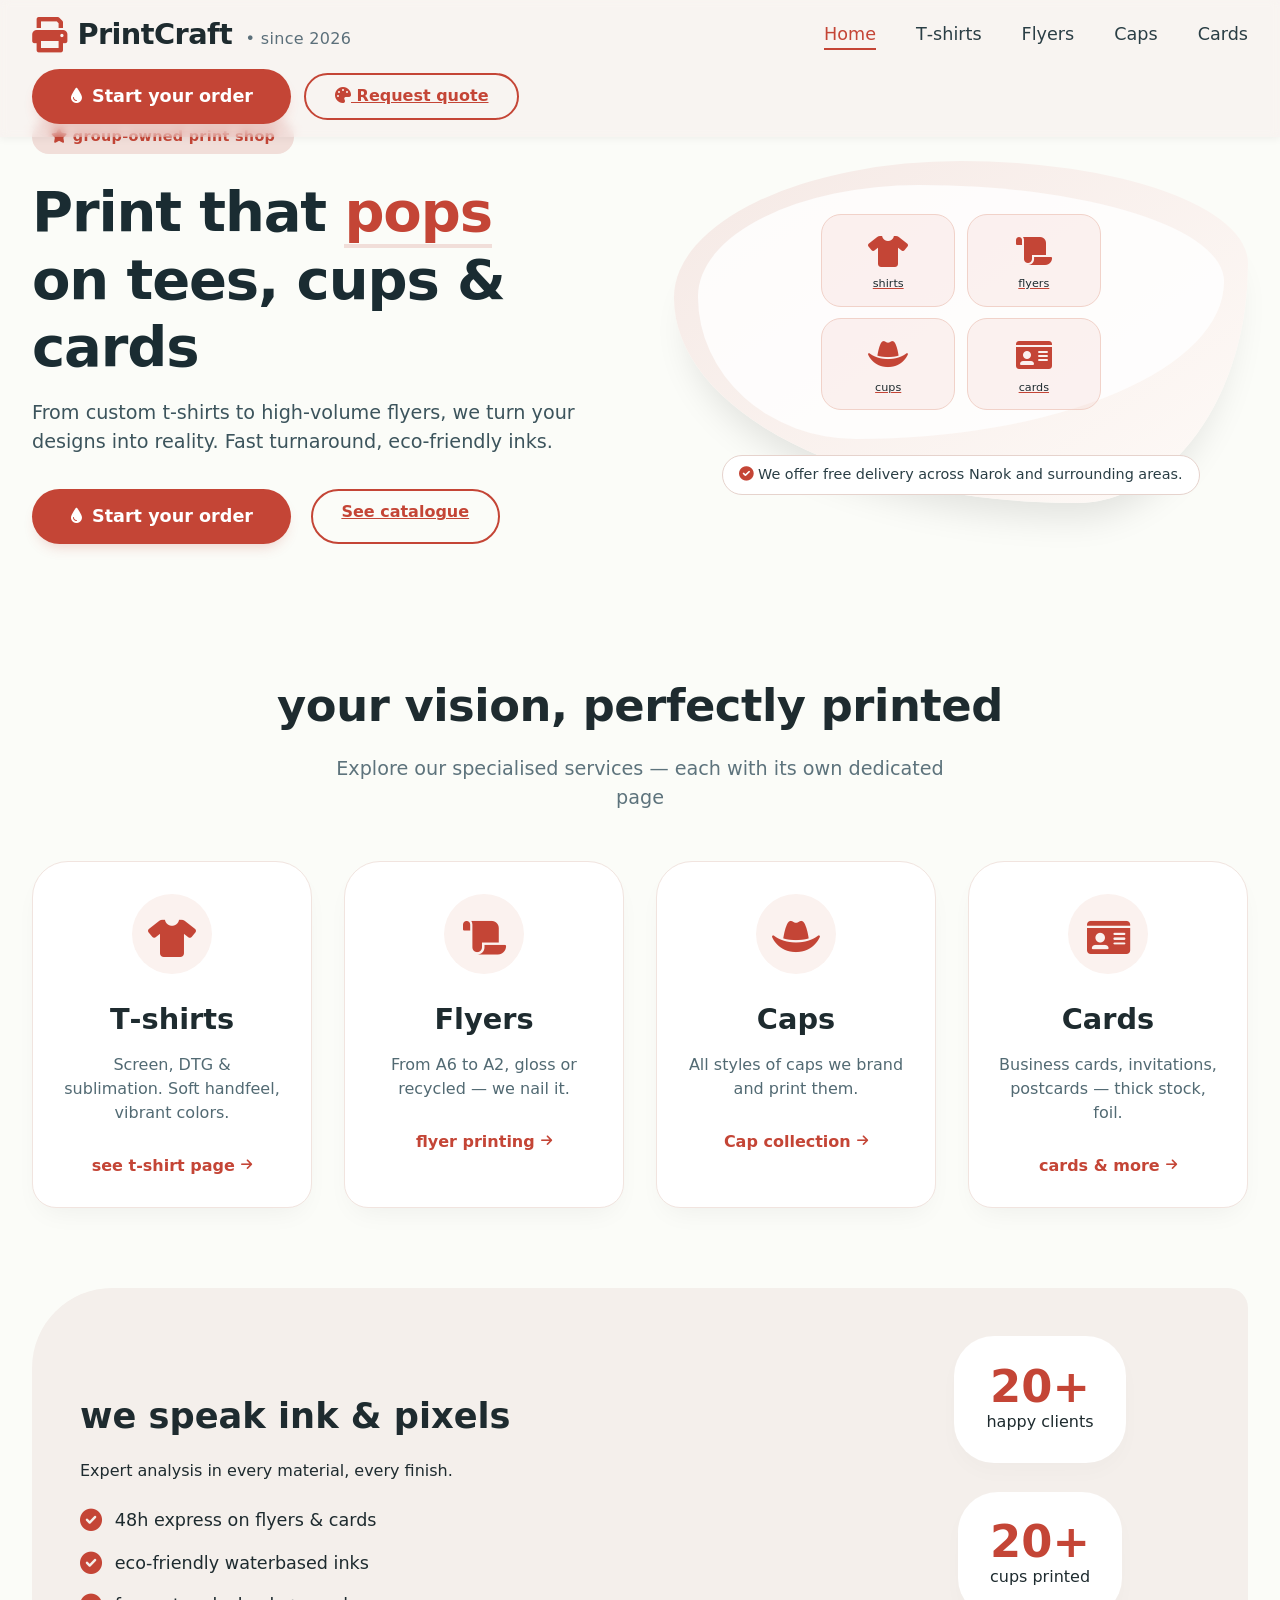
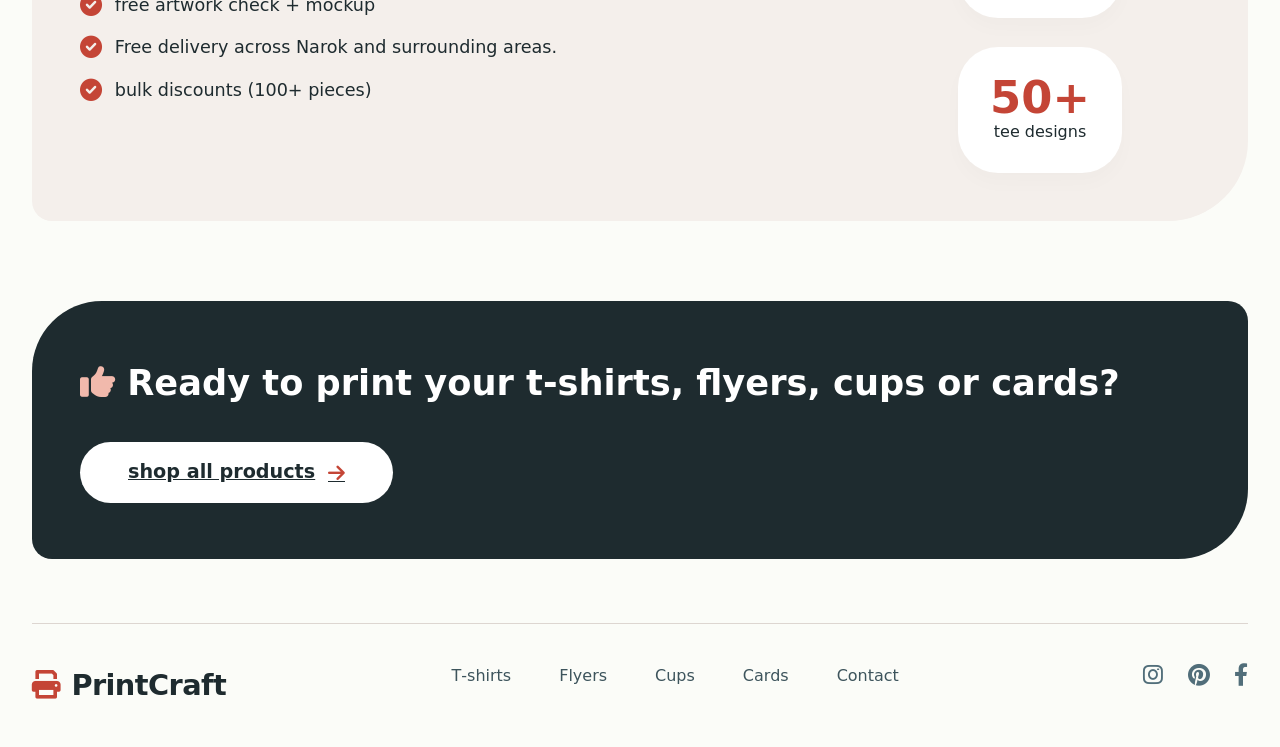
==== commit 07615357: "it is time" ====
--- a/index.html
+++ b/index.html
@@ -1,13 +1,15 @@
 <!DOCTYPE html>
 <html lang="en">
+
 <head>
   <meta charset="UTF-8">
   <meta name="viewport" content="width=device-width, initial-scale=1.0">
   <title>PrintCraft · Instant printing</title>
 
-   <link rel="stylesheet" href="style.css">
+  <link rel="stylesheet" href="style.css">
   <link rel="stylesheet" href="https://cdnjs.cloudflare.com/ajax/libs/font-awesome/6.0.0-beta3/css/all.min.css">
 </head>
+
 <body>
   <div class="container">
 
@@ -16,30 +18,34 @@
         <i class="fas fa-print"></i>
         <span>PrintCraft <small>• since 2026</small></span>
       </div>
-      
+
       <!-- Hidden checkbox for mobile menu -->
       <input type="checkbox" id="menuToggle" class="menu-toggle-checkbox">
-      
+
       <!-- Menu icon (label for checkbox) -->
       <label for="menuToggle" class="menu-icon">
         <i class="fas fa-bars"></i>
       </label>
-      
+
       <ul class="nav-links">
         <li><a href="index.html" class="active">Home</a></li>
         <li><a href="t-shirts.html">T‑shirts</a></li>
         <li><a href="flyers.html">Flyers</a></li>
-        <li><a href="cups.html">Cups</a></li>
+        <li><a href="caps.html">Caps</a></li>
         <li><a href="cards.html">Cards</a></li>
         <!-- Mobile buttons -->
-        <li class="mobile-only"><a href="t-shirts.html" class="btn-primary mobile-btn"><i class="fas fa-droplet"></i> Start your order</a></li>
-        <li class="mobile-only"><a href="https://wa.me/0116318338?text=Hello%2C%20I'd%20like%20to%20request%20a%20quote%20for%20printing%20services" class="btn-outline mobile-btn" target="_blank"><i class="fas fa-palette"></i> Request quote</a></li>
+        <li class="mobile-only"><a href="t-shirts.html" class="btn-primary mobile-btn"><i class="fas fa-droplet"></i>
+            Start your order</a></li>
+        <li class="mobile-only"><a
+            href="https://wa.me/0116318338?text=Hello%2C%20I'd%20like%20to%20request%20a%20quote%20for%20printing%20services"
+            class="btn-outline mobile-btn" target="_blank"><i class="fas fa-palette"></i> Request quote</a></li>
       </ul>
-      
+
       <!-- Desktop buttons -->
       <div class="desktop-buttons">
         <a href="t-shirts.html" class="btn-primary"><i class="fas fa-droplet"></i> Start your order</a>
-        <a href="https://wa.me/0116318338?text=Hello%2C%20I'd%20like%20to%20request%20a%20quote%20for%20printing%20services" class="btn-outline" target="_blank"><i class="fas fa-palette"></i> Request quote</a>
+        <a href="https://wa.me/0116318338?text=Hello%2C%20I'd%20like%20to%20request%20a%20quote%20for%20printing%20services"
+          class="btn-outline" target="_blank"><i class="fas fa-palette"></i> Request quote</a>
       </div>
     </nav>
 
@@ -48,7 +54,8 @@
       <div class="hero-content">
         <span class="badge"><i class="fas fa-star"></i> group-owned print shop</span>
         <h1>Print that <i>pops</i> <br>on tees, cups & cards</h1>
-        <p>From custom t‑shirts to high‑volume flyers, we turn your designs into reality. Fast turnaround, eco‑friendly inks.</p>
+        <p>From custom t‑shirts to high‑volume flyers, we turn your designs into reality. Fast turnaround, eco‑friendly
+          inks.</p>
         <div class="hero-cta">
           <a href="t-shirts.html" class="btn-primary"><i class="fas fa-droplet"></i> Start your order</a>
           <a href="t-shirts.html" class="btn-outline">See catalogue</a>
@@ -57,14 +64,15 @@
       <div class="hero-image">
         <div class="print-mock">
           <div class="mock-grid">
-            <a href="#" class="mock-item"><i class="fas fa-tshirt"></i><span>shirts</span></a>
-            <a href="#" class="mock-item"><i class="fas fa-scroll"></i><span>flyers</span></a>
-            <a href="#" class="mock-item"><i class="fas fa-mug-hot"></i><span>cups</span></a>
-            <a href="#" class="mock-item"><i class="fas fa-id-card"></i><span>cards</span></a>
+            <a href="/t-shirts.html" class="mock-item"><i class="fas fa-tshirt"></i><span>shirts</span></a>
+            <a href="/flyers.html" class="mock-item"><i class="fas fa-scroll"></i><span>flyers</span></a>
+            <a href="/cards.html" class="mock-item"><i class="fas fa-hat-cowboy"></i><span>cups</span></a>
+            <a href="/cards.html" class="mock-item"><i class="fas fa-id-card"></i><span>cards</span></a>
           </div>
         </div>
         <div class="image-note">
-          <i class="fas fa-check-circle" style="color:#c44536;"></i> We offer free delivery across Narok and surrounding areas.
+          <i class="fas fa-check-circle" style="color:#c44536;"></i> We offer free delivery across Narok and surrounding
+          areas.
         </div>
       </div>
     </div>
@@ -93,10 +101,16 @@
       </div>
       <!-- CUPS card -->
       <div class="service-card">
-        <div class="service-icon"><i class="fas fa-mug-hot"></i></div>
-        <h3>Cups & mugs</h3>
-        <p>Ceramic, enamel, travel cups. Full‑color sublimation.</p>
-        <a href="cups.html" class="card-link">cup collection <i class="fas fa-arrow-right"></i></a>
+        <div class="service-icon">
+          <i class="fas fa-hat-cowboy"></i>
+        </div>
+      
+        <h3>Caps</h3>
+        <p>All styles of caps we brand and print them.</p>
+      
+        <a href="caps.html" class="card-link">
+          Cap collection <i class="fas fa-arrow-right"></i>
+        </a>
       </div>
       <!-- CARDS card -->
       <div class="service-card">
@@ -152,7 +166,8 @@
         <a href="flyers.html">Flyers</a>
         <a href="cups.html">Cups</a>
         <a href="cards.html">Cards</a>
-        <a href="https://wa.me/0116318338?text=Hello%2C%20I'd%20like%20to%20contact%20PrintCraft" target="_blank">Contact</a>
+        <a href="https://wa.me/0116318338?text=Hello%2C%20I'd%20like%20to%20contact%20PrintCraft"
+          target="_blank">Contact</a>
       </div>
       <div class="social">
         <a href="#" target="_blank"><i class="fab fa-instagram"></i></a>
@@ -162,4 +177,5 @@
     </footer>
   </div>
 </body>
+
 </html>
--- a/style.css
+++ b/style.css
@@ -757,4 +757,5 @@
     .logo i {
         font-size: 1.8rem;
     }
+
 }
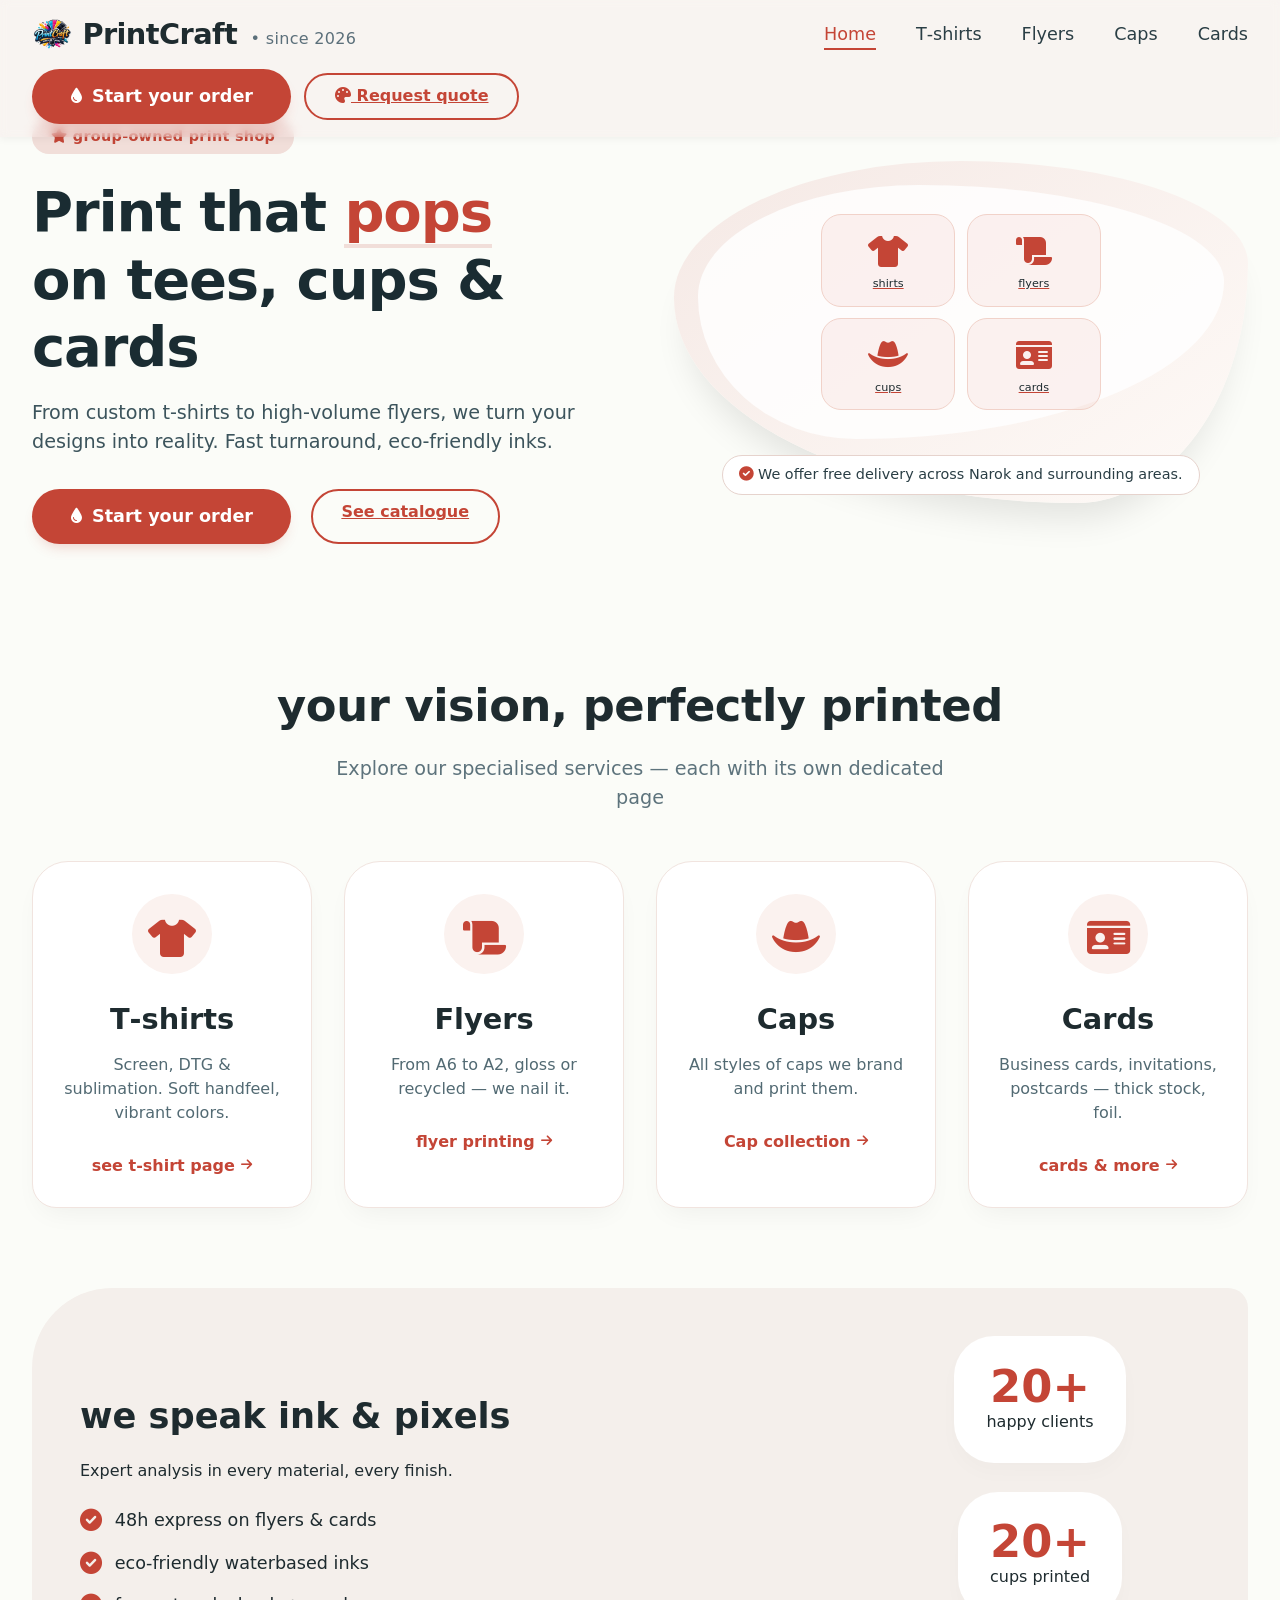
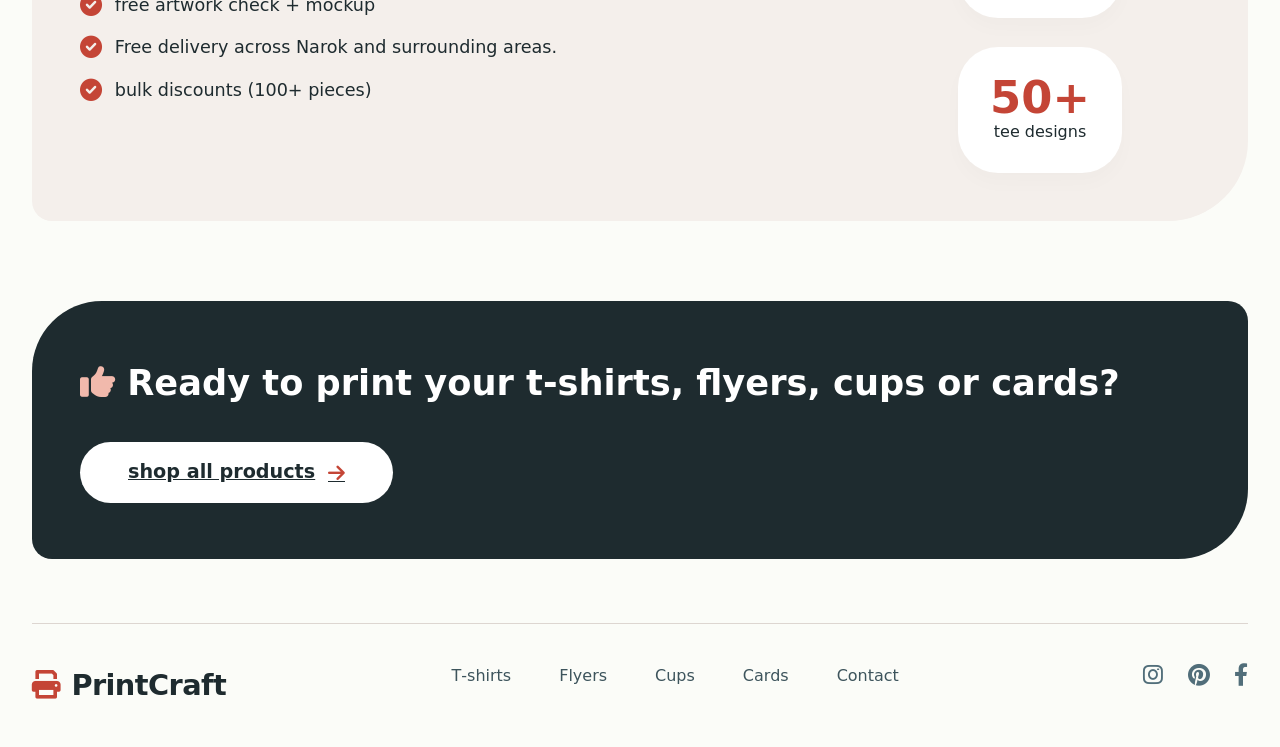
==== commit dd63a581: "logo" ====
--- a/index.html
+++ b/index.html
@@ -14,41 +14,40 @@
   <div class="container">
 
     <nav class="navbar">
-      <div class="logo">
-        <i class="fas fa-print"></i>
-        <span>PrintCraft <small>• since 2026</small></span>
-      </div>
+  <div class="logo">
+    <img src="/images/image-fotor-bg-remover-2026031515543.png" alt="PrintCraft Logo" width="40" height="40">
+    <span>PrintCraft <small>• since 2026</small></span>
+  </div>
 
-      <!-- Hidden checkbox for mobile menu -->
-      <input type="checkbox" id="menuToggle" class="menu-toggle-checkbox">
+  <!-- Hidden checkbox for mobile menu -->
+  <input type="checkbox" id="menuToggle" class="menu-toggle-checkbox">
 
-      <!-- Menu icon (label for checkbox) -->
-      <label for="menuToggle" class="menu-icon">
-        <i class="fas fa-bars"></i>
-      </label>
+  <!-- Menu icon (label for checkbox) -->
+  <label for="menuToggle" class="menu-icon">
+    <i class="fas fa-bars"></i>
+  </label>
 
-      <ul class="nav-links">
-        <li><a href="index.html" class="active">Home</a></li>
-        <li><a href="t-shirts.html">T‑shirts</a></li>
-        <li><a href="flyers.html">Flyers</a></li>
-        <li><a href="caps.html">Caps</a></li>
-        <li><a href="cards.html">Cards</a></li>
-        <!-- Mobile buttons -->
-        <li class="mobile-only"><a href="t-shirts.html" class="btn-primary mobile-btn"><i class="fas fa-droplet"></i>
-            Start your order</a></li>
-        <li class="mobile-only"><a
-            href="https://wa.me/0116318338?text=Hello%2C%20I'd%20like%20to%20request%20a%20quote%20for%20printing%20services"
-            class="btn-outline mobile-btn" target="_blank"><i class="fas fa-palette"></i> Request quote</a></li>
-      </ul>
+  <ul class="nav-links">
+    <li><a href="index.html" class="active">Home</a></li>
+    <li><a href="t-shirts.html">T‑shirts</a></li>
+    <li><a href="flyers.html">Flyers</a></li>
+    <li><a href="caps.html">Caps</a></li>
+    <li><a href="cards.html">Cards</a></li>
+    <!-- Mobile buttons -->
+    <li class="mobile-only"><a href="t-shirts.html" class="btn-primary mobile-btn"><i class="fas fa-droplet"></i>
+        Start your order</a></li>
+    <li class="mobile-only"><a
+        href="https://wa.me/0116318338?text=Hello%2C%20I'd%20like%20to%20request%20a%20quote%20for%20printing%20services"
+        class="btn-outline mobile-btn" target="_blank"><i class="fas fa-palette"></i> Request quote</a></li>
+  </ul>
 
-      <!-- Desktop buttons -->
-      <div class="desktop-buttons">
-        <a href="t-shirts.html" class="btn-primary"><i class="fas fa-droplet"></i> Start your order</a>
-        <a href="https://wa.me/0116318338?text=Hello%2C%20I'd%20like%20to%20request%20a%20quote%20for%20printing%20services"
-          class="btn-outline" target="_blank"><i class="fas fa-palette"></i> Request quote</a>
-      </div>
-    </nav>
-
+  <!-- Desktop buttons -->
+  <div class="desktop-buttons">
+    <a href="t-shirts.html" class="btn-primary"><i class="fas fa-droplet"></i> Start your order</a>
+    <a href="https://wa.me/0116318338?text=Hello%2C%20I'd%20like%20to%20request%20a%20quote%20for%20printing%20services"
+      class="btn-outline" target="_blank"><i class="fas fa-palette"></i> Request quote</a>
+  </div>
+</nav>
     <!-- hero section -->
     <div class="hero">
       <div class="hero-content">
